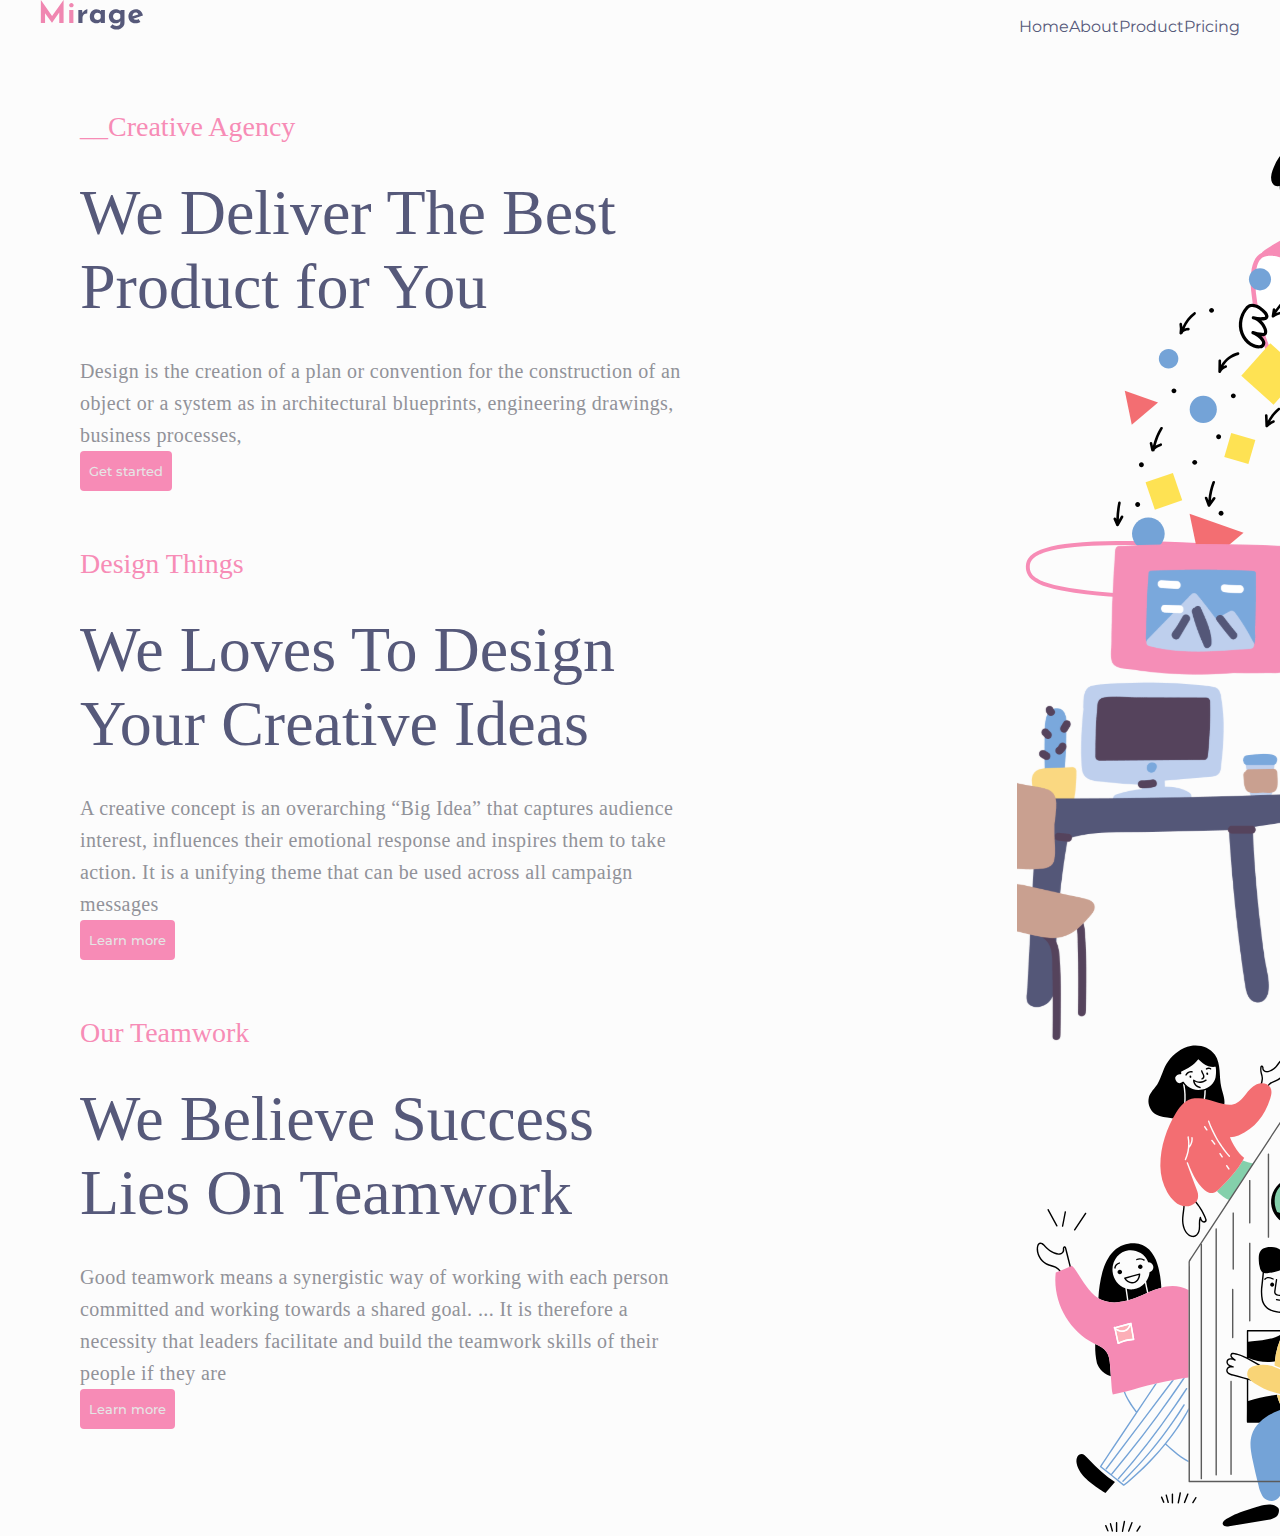
==== mirage/index.html @ c7d4c3ea "Add files via upload" ====
<!DOCTYPE html>
<html lang="ru">
  <head>
  <meta charset="utf-8">
  <meta name="viewport" content="width=device-width, initial-scale=1, maximum-scale=1, user-scalable=0">
  <link rel='stylesheet' src=''>
  <title>Заголовок страницы</title>

    <link rel="preconnect" href="https://fonts.googleapis.com">
    <link rel="preconnect" href="https://fonts.gstatic.com" crossorigin>
    <link href="https://fonts.googleapis.com/css2?family=Montserrat:wght@300;400;500;600;700;900&display=swap&subset=cyrillic"
    rel="preload" as="style">
    <link href="https://fonts.googleapis.com/css2?family=Montserrat:wght@300;400;500;600;700;900&display=swap&subset=cyrillic"
    rel="stylesheet" media="print" onload="this.media='all'">
    <noscript>
    <link
      href="https://fonts.googleapis.com/css2?family=Montserrat:wght@300;400;500;600;700;900&display=swap&subset=cyrillic"
      rel="stylesheet">
    </noscript>
    <link rel="stylesheet" href="./css/reset.css">
    <link rel="stylesheet" href="./css/style.css">
    <link rel="stylesheet" href="./css/burger.css">
    </head>
    <body>
        <header class="main-header">
            <div class="container">
              <div class='header__wrapper'>
                <div class='header__logo-wrapper'>
                  <img class='header__logo' alt='site logo' src='./assets/img/logo.svg'>
                    <div class="header__burger">
                      <span class="burger__btn"></span>
                    </div>  
                </div>
                <nav class='navigation'>
                  <ul class='navigation__list'>
                    <li class='navigation__item'>
                        <a class='navigation__link' href=''>Home</a>
                    </li>
                    <li class='navigation__item'>
                        <a class='navigation__link' href=''>About</a>
                    </li>
                    <li class='navigation__item'>
                        <a class='navigation__link' href=''>Product</a>
                    </li>
                    <li class='navigation__item'>
                        <a class='navigation__link' href=''>Pricing</a>
                    </li>
                    
                    </ul>
                </nav>
                
              </div>
            </div>
          </header>

    <main>
      <!— Основное содержимое страницы —>
      <div class="container">
        <div class='main-block'>
          <img class='main-block__img' alt='first image' src='assets/img/Hero Image.svg'>  
            <div class='main-block__pattern'>
              <div class='main-block__wrapper'>
                <h1 class="main-block__title"> 
                    __Creative Agency</h1>
                <h2 class="main-block__description">
                    We Deliver The Best
                    Product for You 
                </h2>
                    <p class="main-block__text">
                        Design is the creation of a plan or convention for the construction of an object or a system as in architectural blueprints,
                        engineering drawings, business processes, 
                    </p>
                <button class='cl-button' href=''>
                    <p>Get started</p>
                    <img src="img/btnIcon.svg" alt="" class="cl-button__img">
                </button>
              </div>
            </div>
            
          </div>          
        



          <div class='main-block'>
            <img class='main-block__img' alt='first image' src='assets/img/pluto-artist-workspace.svg'>
            <div class='main-block__pattern'>
              <div class='main-block__wrapper'>
                <h1 class="main-block__title"> 
                    Design Things</h1>
                <h2 class="main-block__description">
                    We Loves To Design 
                    Your Creative Ideas 
                </h2>
                    <p class="main-block__text">
                        A creative concept is an overarching “Big Idea” that captures audience interest,
                         influences their emotional response and inspires them to take action.
                         It is a unifying theme that can be used across all campaign messages  
                    </p>
                <button class='cl-button' href=''>
                  <p>Learn more</p>
                  <img src="img/btnIcon.svg" alt="" class="cl-button__img">
                </button>
              </div>
            </div>
          </div>

          <div class='main-block'>
            <img class='main-block__img' alt='first image' src='assets/img/Welcome.svg'>
            <div class='main-block__pattern'>
              <div class='main-block__wrapper'>
                <h1 class="main-block__title"> 
                    Our Teamwork</h1>
                <h2 class="main-block__description">
                    We Believe Success
                    Lies On Teamwork 
                </h2>
                    <p class="main-block__text">
                        Good teamwork means a synergistic way of working with each person committed and working towards a shared goal.
                         ... It is therefore a necessity that leaders facilitate and build the teamwork skills of their people if they are 
                    </p>
                <button class='cl-button' href=''>
                  <p>Learn more</p>
                  <img src="img/btnIcon.svg" alt="" class="cl-button__img">
                </button>
              </div>
            </div>
            
          </div>


        </div>
    </main>
    <footer class="main-footer">
      <!— Footer сайта —>
    </footer>
  </body>
</html>
---- mirage/css/style.css ----
:root {
    --theme-color-base: #E5E5E5;
    --theme-color-text: #56597A;
    --theme-color-primary: #FFF1F9;
    --theme-color-secondary: #F78BB6;
    --mq-size-sm: 576px;
    --mq-size-md: 768px;
    --mq-size-lg: 992px;
    --mq-size-xl: 1200px;
    }

body{
      width: 100%;
      background: #FCFCFC;
   }

   h1, h2{
    font-weight: 500;
 }
 
h3{
    font-weight: 700;
 }

.container {
    --container-width: 100%;
    width: var(--container-width);
    margin: 0 auto;
    padding: 0 15px;
}
      
  .header__wrapper {
    display: flex;
    align-items: center;
    justify-content: space-between;
}

.navigation__list {
    display: flex;
    align-items: center;
    justify-content: space-between;
}
  
.navigation__item {
    display: flex;
    align-items: center;
    justify-content: center;
}
  
.navigation__link {
    font-family: Montserrat;
    font-size: 16px;
    color: var(--theme-color-text);
    text-decoration: none;
}
.navigation {
    display: none;
}  

.cl-button {
    display: flex;
    align-items: center;
    justify-content: center;
    padding: 8px;
    height: 40px;
    background: var(--theme-color-secondary);
    border-radius: 4px;
    outline: none;
    border: none;
    font-family: Montserrat;
    font-weight: 500;
    font-size: 13px;
    line-height: 1.1;
    color: var(--theme-color-base);
    border: 1px solid transparent;
    transition: 0.5s;
    cursor: pointer;
  }
.cl-button__img{
    height: 19px;
    object-fit: cover;
    object-position: center;
    display: block;
}

.main-block__img{
    justify-content: flex-end; 
    width: 532px;
    height: 532px;
    left: 937px;
    top: 217px;
}

.main-block__title{
  font-size: 14px;
   line-height: 14px;
   color: #F78CB6;
   margin: 0px 0px 8px 8px;
}

.main-block__description{
  font-size: 20px;
  line-height: 20px;
  color: #56597A;
  margin: 0px 0px 8px 8px;
}

.main-block__text{
  font-weight: 400;
  font-size: 12px;
  line-height: 12px;
  letter-spacing: 0.02em;
  color: #919299;
  margin: 8px 8px 8px 12px;
}

.main-block__img{
  display: block;
  max-width: 300px;
  object-fit: cover;
  margin: 0 auto;

}

.main-block{
  display: block;
  margin-top: 8px;
}

  @media (min-width: 576px) {
    .container {
        --container-width: var(--mq-size-sm);
      }

    .main-block__title{
      font-size: 20px;
      line-height: 20px;
      margin: 0;
     }

     .main-block__description{
      font-size: 28px;
      line-height: 28px;
      color: #56597A;
      margin-left: 0;
      margin: 15px 0px 0px 0px;
   }

   .main-block__text{
    font-size: 16px;
    line-height: 16px;
    margin: 15px 0px 0px 0px;
  }

  .main-block__img{
    position: absolute;
    top: 0;
    right: 0;
 }

 .main-block{
  display: flex;
  margin: 15px 15px 0px 15px;
  position: relative;
}

.main-block__pattern{
  display: flex;
  flex-direction: column;
  max-width: 355px;
  height: 300px;
}

  }
  @media (min-width: 768px) {
    .container {
        --container-width: var(--mq-size-md);
      }
    
    .main-block__title{
      font-size: 28px;
      line-height: 40px;
      margin-bottom: 20px;
    } 

    .main-block__description{
      font-size: 30px;
      line-height: 30px;
      margin-bottom: 20px;
   }

   .main-block__text{
    font-size: 20px;
    line-height: 32px;
 }

 .main-block__img{
  height: 100%;
  object-fit: cover;
  object-position: center;
  max-width: none;
}

.main-block{
  display: block;
  margin-top: 8px;
}

.main-block__pattern{
  height: 100%;
  background-size: cover;
  max-width: 60%;
}
  }
  
  @media (min-width: 992px) {
    .container {
        --container-width: var(--mq-size-lg);
      }
    .main-block__title{
      margin-bottom: 29px;
    } 

    .main-block__description{
      font-size: 64px;
      line-height: 74px;
      margin-bottom: 31px;
   }

   .main-block{
    margin: 53px 15px 0px 40px;
 }

 .main-block__pattern{
  max-width: 55%;
}
  }
  
  @media (min-width: 1200px) {
    .container {
      --container-width: var(--mq-size-xl);
    }

    .navigation {
    display: block;
    }


  .main-block__img{
  width: 532px;
  height: 523px;
    }

  }
  
  @media (hover: hover) and (pointer: fine) {
    .cl-button:hover {
      border-color: var(--theme-color-secondary);
      color: var(--theme-color-text);
      background: var(--theme-color-primary);
      transition: 0.5s;
    }  
  }
---- mirage/css/burger.css ----
.burger__btn{
    display: block;
    width: 24px;
    height: 24px;
    background-image: url(../img/menu.png);
    transition: 0.5s;
 }
 
 .burger__btn.close{
    display: block;
    width: 24px;
    height: 24px;
    background-image: url(../img/menu_close.png);
    transition: 0.5s;
 }
 
 .burger-menu{
    margin-right: 8px;
 }
 
 .menu__item{
    margin: 0px 0px 8px 10px;
 }
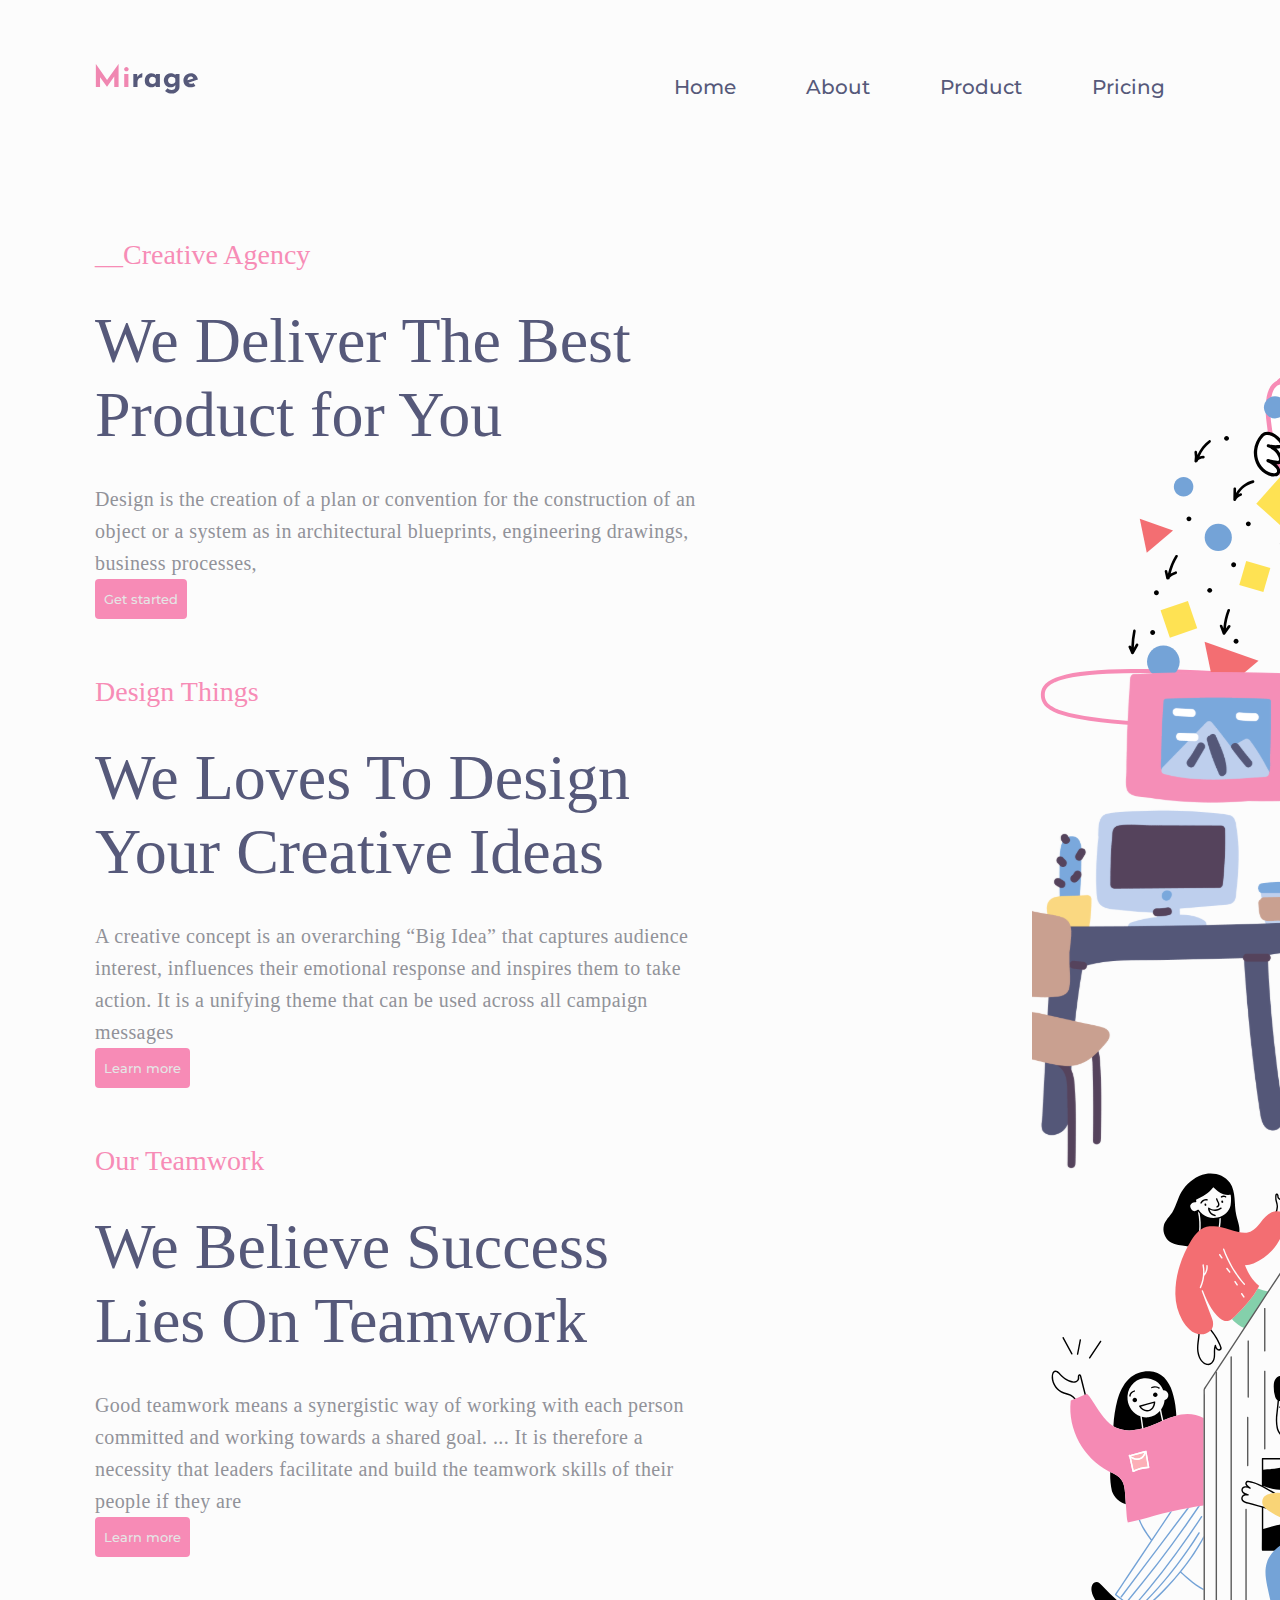
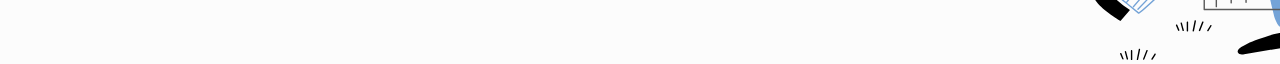
==== commit 095ac113: "Add files via upload" ====
--- a/mirage/index.html
+++ b/mirage/index.html
@@ -22,7 +22,7 @@
     <link rel="stylesheet" href="./css/burger.css">
     </head>
     <body>
-        <header class="main-header">
+        <header>
             <div class="container">
               <div class='header__wrapper'>
                 <div class='header__logo-wrapper'>
--- a/mirage/css/style.css
+++ b/mirage/css/style.css
@@ -8,6 +8,10 @@
     --mq-size-lg: 992px;
     --mq-size-xl: 1200px;
     }
+    
+    * {
+      box-sizing: border-box;
+  }
 
 body{
       width: 100%;
@@ -31,15 +35,16 @@
       
   .header__wrapper {
     display: flex;
+   justify-content: space-between;
+   align-items: center;
+   position: relative;
+}
+
+.navigation__list {
+    display: flex;
     align-items: center;
     justify-content: space-between;
 }
-
-.navigation__list {
-    display: flex;
-    align-items: center;
-    justify-content: space-between;
-}
   
 .navigation__item {
     display: flex;
@@ -49,10 +54,17 @@
   
 .navigation__link {
     font-family: Montserrat;
-    font-size: 16px;
+    font-size: 20px;
+    font-weight: 500;
+    line-height: 25px;
     color: var(--theme-color-text);
     text-decoration: none;
 }
+
+.navigation__item{
+  margin: 0px 0px 8px 10px;
+}
+
 .navigation {
     display: none;
 }  
@@ -132,6 +144,10 @@
         --container-width: var(--mq-size-sm);
       }
 
+      .navigation__item{
+        margin: 0px 0px 8px 10px;
+     }
+
     .main-block__title{
       font-size: 20px;
       line-height: 20px;
@@ -177,6 +193,10 @@
         --container-width: var(--mq-size-md);
       }
     
+      .navigation__item{
+        margin: 0px 0px 8px 10px;
+     }
+
     .main-block__title{
       font-size: 28px;
       line-height: 40px;
@@ -217,7 +237,21 @@
     .container {
         --container-width: var(--mq-size-lg);
       }
-    .main-block__title{
+    
+      .navigation__item{
+        margin: 0px 0px 8px 10px;
+     }
+
+     .navigation__link{
+       margin-right: 60px;
+     }
+     
+      .header__wrapper{
+        height: 182px;
+        margin-left: 40px;
+     }
+
+      .main-block__title{
       margin-bottom: 29px;
     } 
 
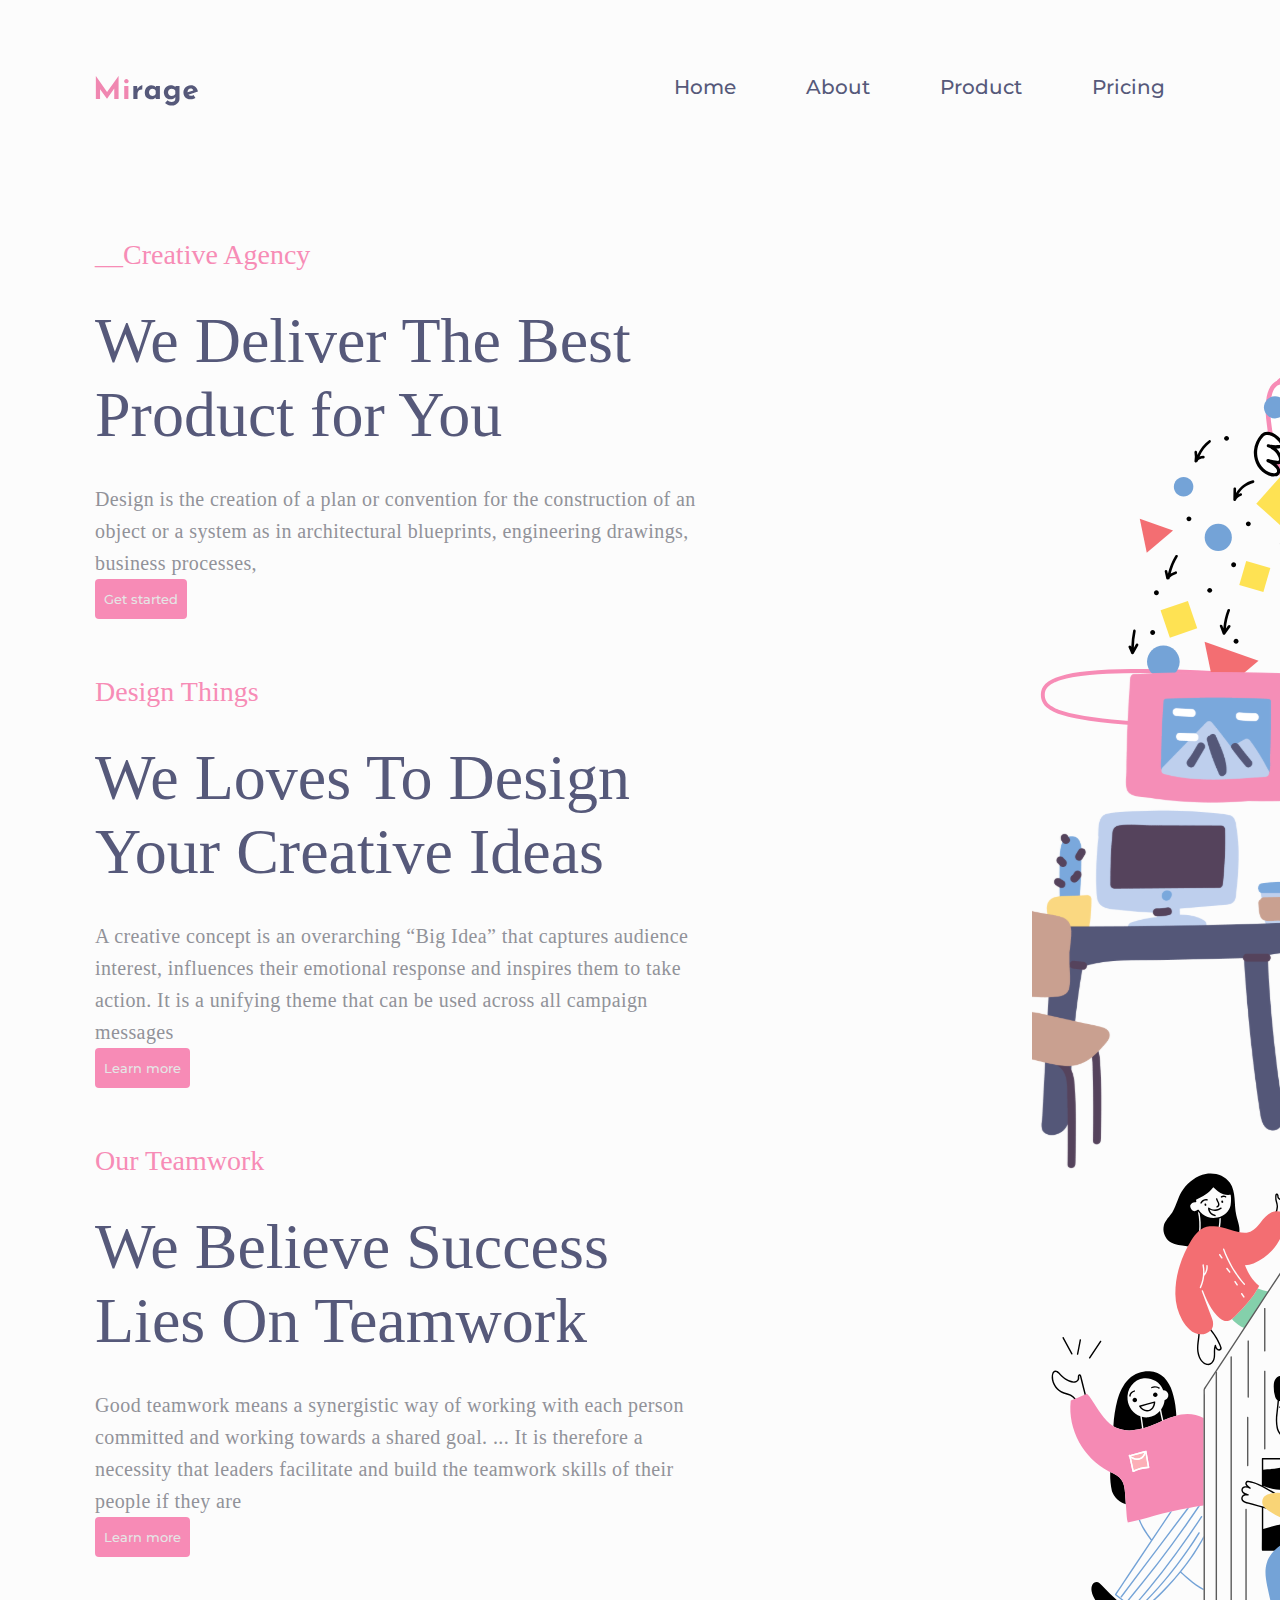
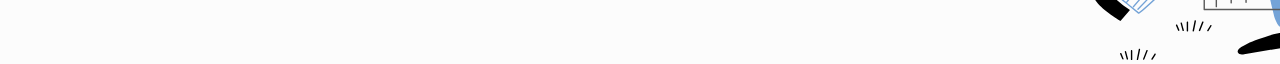
==== commit 2cc29c8b: "Update index.html" ====
--- a/mirage/index.html
+++ b/mirage/index.html
@@ -19,7 +19,6 @@
     </noscript>
     <link rel="stylesheet" href="./css/reset.css">
     <link rel="stylesheet" href="./css/style.css">
-    <link rel="stylesheet" href="./css/burger.css">
     </head>
     <body>
         <header>
@@ -135,4 +134,4 @@
       <!— Footer сайта —>
     </footer>
   </body>
-</html>+</html>
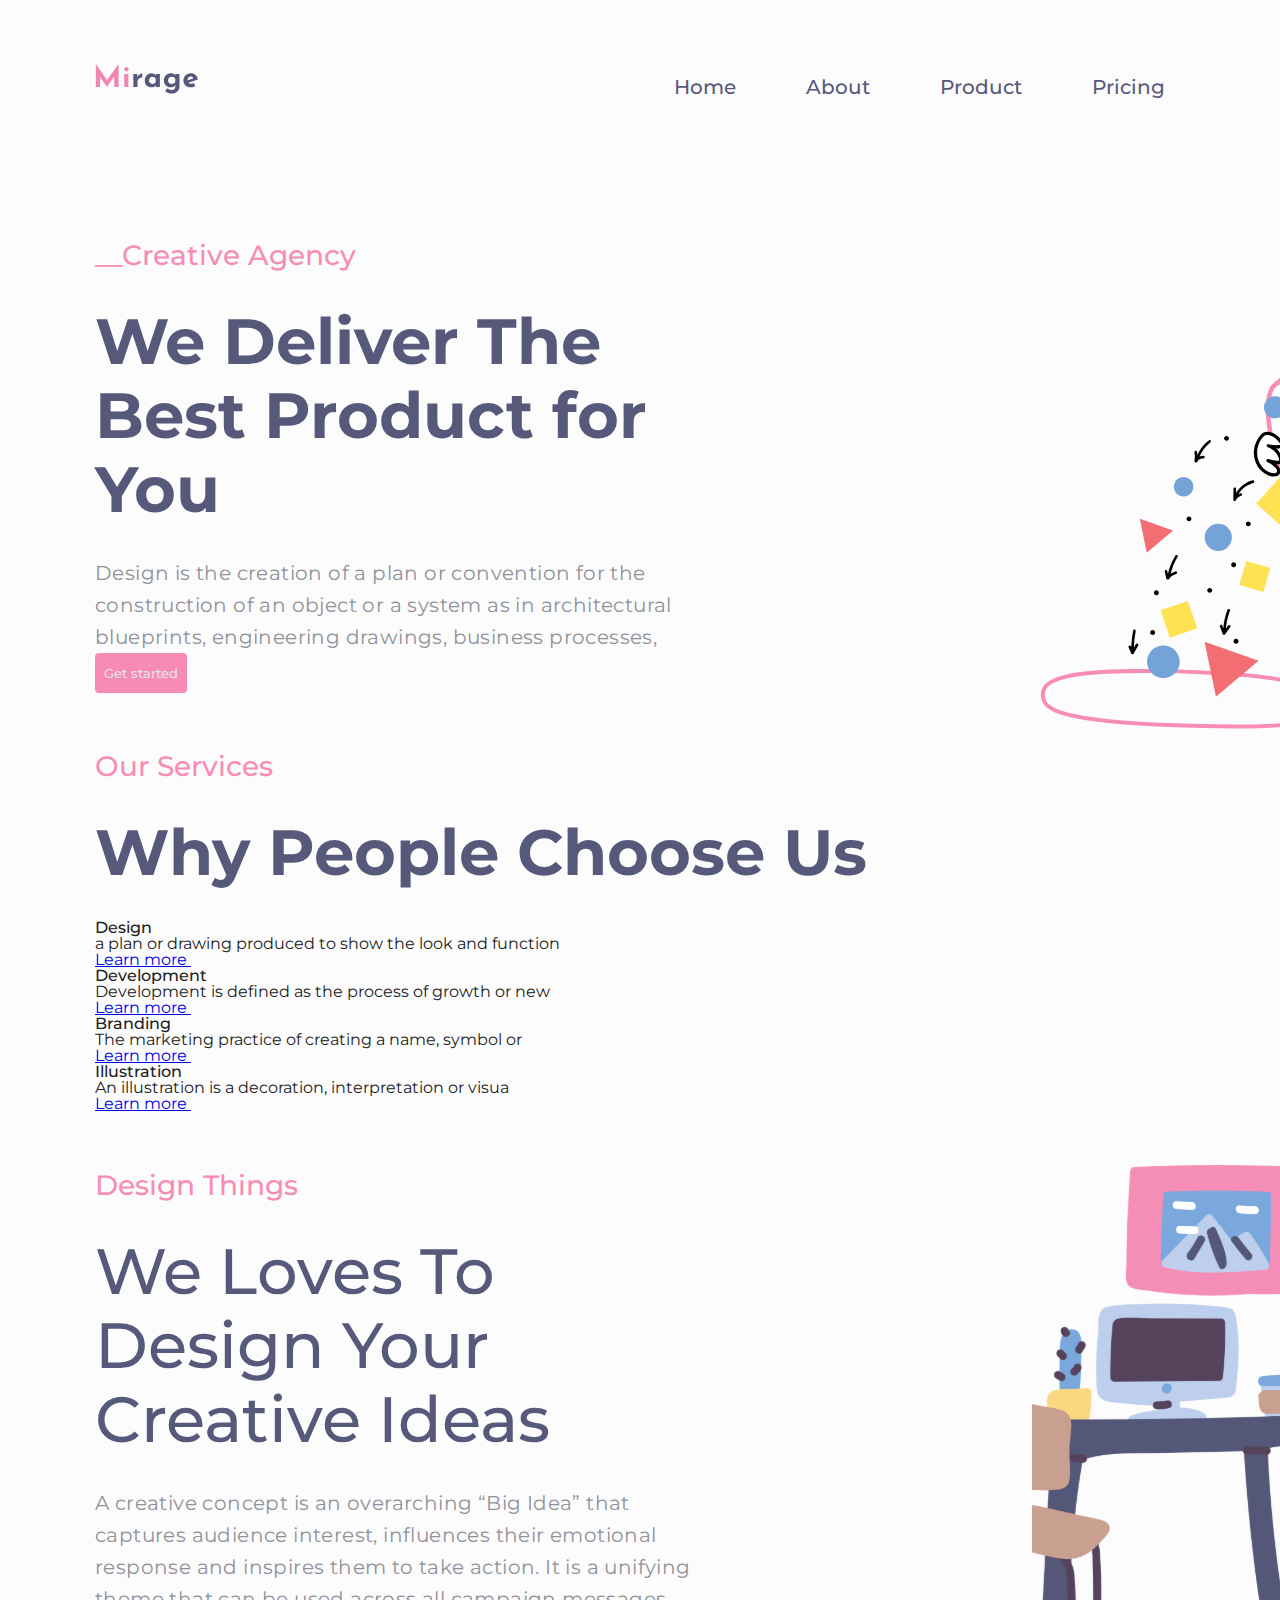
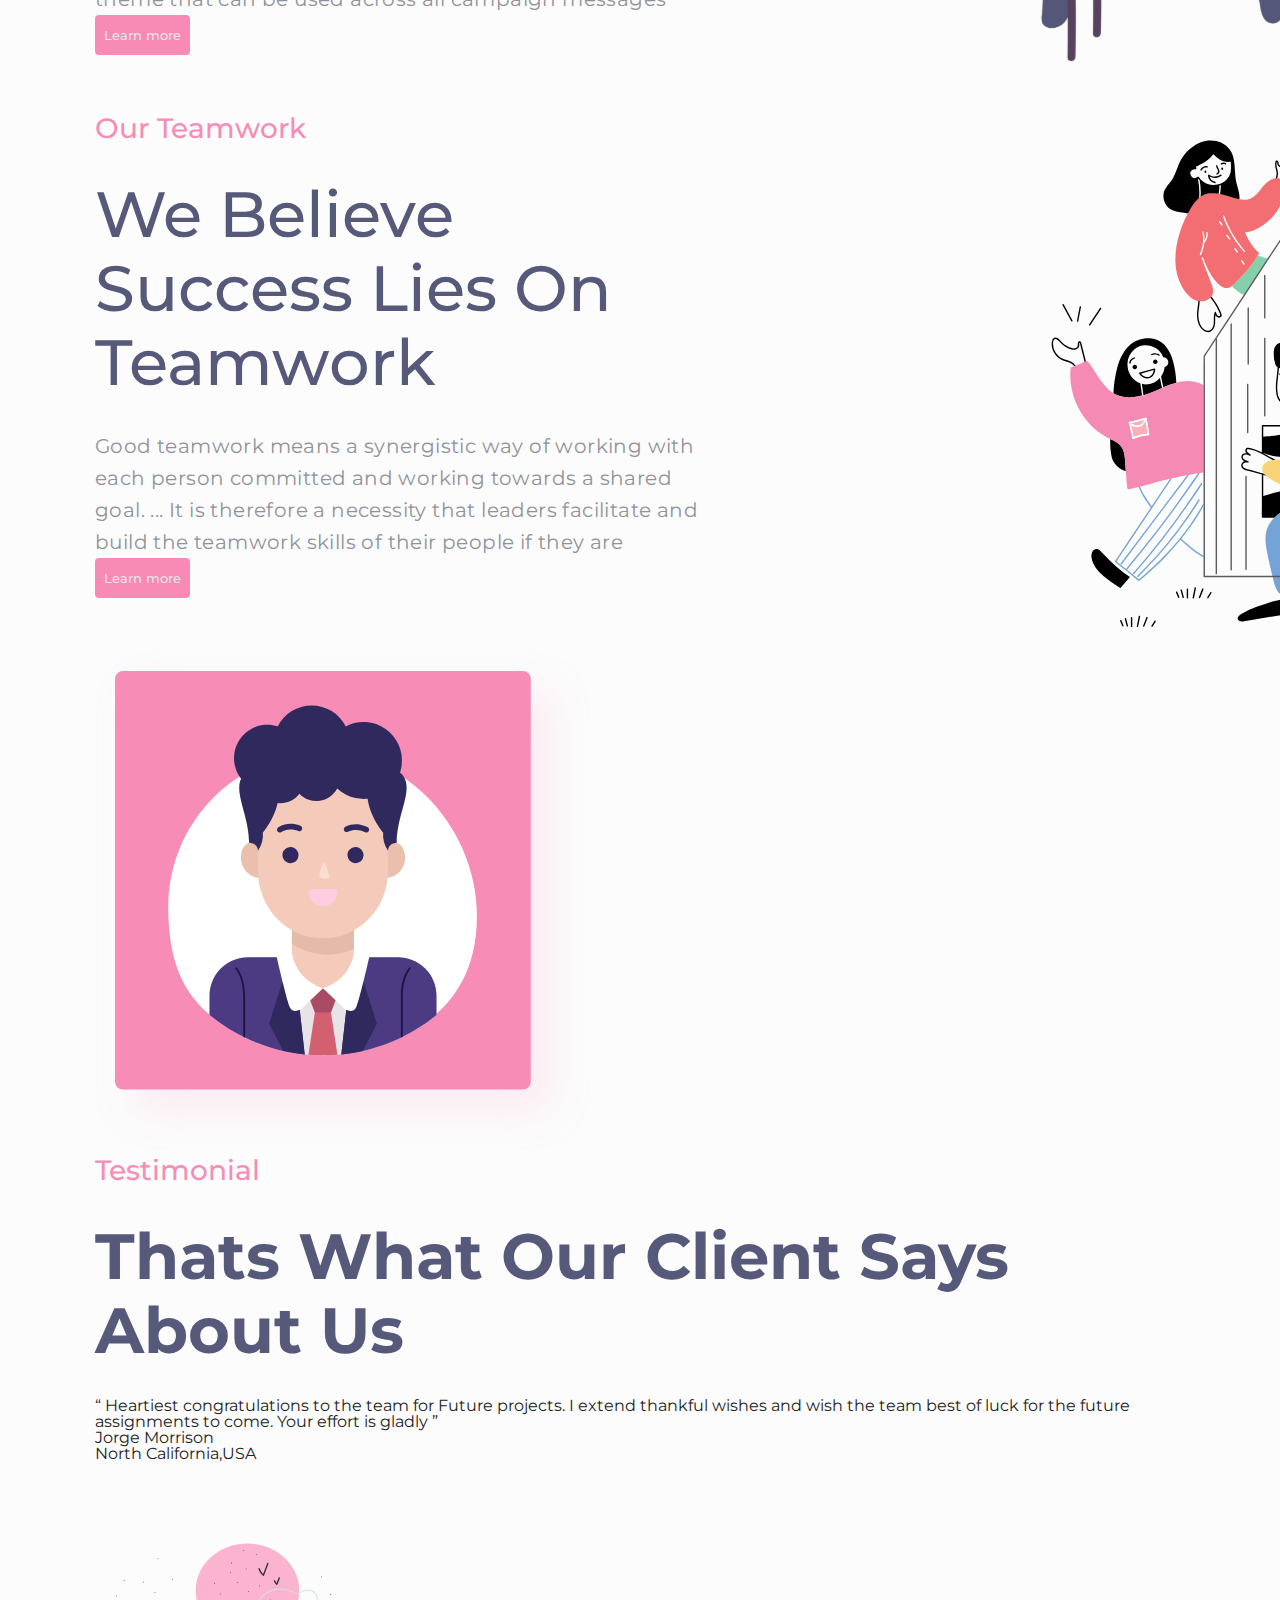
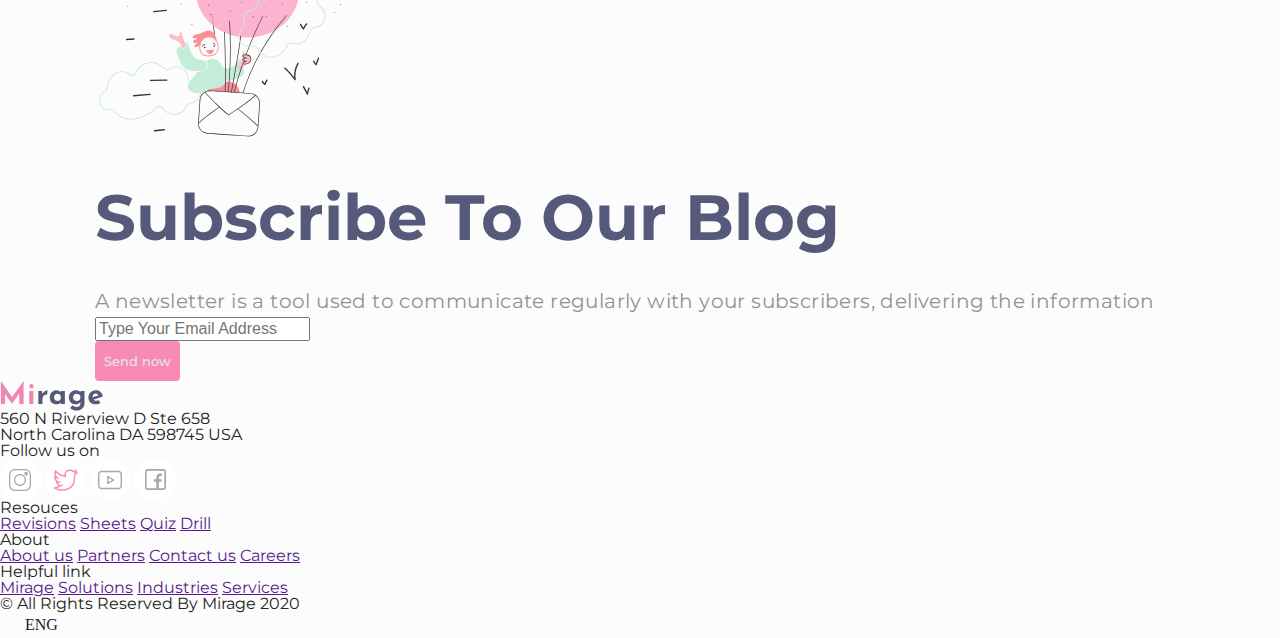
==== commit ddf44e94: "Add files via upload" ====
--- a/mirage/index.html
+++ b/mirage/index.html
@@ -19,7 +19,10 @@
     </noscript>
     <link rel="stylesheet" href="./css/reset.css">
     <link rel="stylesheet" href="./css/style.css">
+    <link rel="stylesheet" href="./css/burger.css">
+    <link rel="stylesheet" href="./css/lang.css">
     </head>
+    
     <body>
         <header>
             <div class="container">
@@ -61,10 +64,10 @@
               <div class='main-block__wrapper'>
                 <h1 class="main-block__title"> 
                     __Creative Agency</h1>
-                <h2 class="main-block__description">
+                <h3 class="main-block__description">
                     We Deliver The Best
                     Product for You 
-                </h2>
+                </h3>
                     <p class="main-block__text">
                         Design is the creation of a plan or convention for the construction of an object or a system as in architectural blueprints,
                         engineering drawings, business processes, 
@@ -78,7 +81,60 @@
             
           </div>          
         
-
+          <div class="main-block block__services">
+            <h2 class="main-block__title">Our Services</h2>
+            <h3 class="main-block__description">Why People Choose Us</h3>
+            <div class="card">
+               <div class="card__item_design">
+                  <span class="card-design__img"></span>
+                  <h2 class="card__title">Design</h2>
+                  <p class="card__text">a plan or drawing produced to show the look and function</p>
+                  <span class="card__link">
+                     <a href="#" class="card__item_link">
+                        Learn more
+                        <img src="img/triangle.svg" alt="" class="card__link-img">
+                     </a>
+                  </span>
+               </div>
+
+               <div class="card__item_develop">
+                  <span class="card-develop__img"></span>
+                  <h2 class="card__title">Development</h2>
+                  <p class="card__text">Development is defined as the process of growth or new</p>
+                  <span class="card__link">
+                     <a href="#" class="card__item_link">
+                        Learn more
+                        <img src="img/triangle.svg" alt="" class="card__link-img">
+                     </a>
+                  </span>
+               </div>
+
+               <div class="card__item_branding">
+                  <span class="card-branding__img"></span>
+                  <h2 class="card__title">Branding</h2>
+                  <p class="card__text">The marketing practice of creating a name, symbol or</p>
+                  <span class="card__link">
+                     <a href="#" class="card__item_link">
+                        Learn more
+                        <img src="img/triangle.svg" alt="" class="card__link-img">
+                     </a>
+                  </span>
+               </div>
+
+               <div class="card__item_illustration">
+                  <span class="card-illustration__img"></span>
+                  <h2 class="card__title">Illustration</h2>
+                  <p class="card__text">An illustration is a decoration, interpretation or visua</p>
+                  <span class="card__link">
+                     <a href="#" class="card__item_link">
+                        Learn more
+                        <img src="img/triangle.svg" alt="" class="card__link-img">
+                     </a>
+                  </span>
+               </div>
+          
+            </div>           
+         </div>
 
 
           <div class='main-block'>
@@ -127,11 +183,102 @@
             
           </div>
 
+          <div class="main-block block__feedback">
+            <img src="assets/img/avatar_img.svg" alt="" class="feedback__img">
+            <span class="feedback__part">
+               <h2 class="main-block__title">Testimonial</h2>
+               <h3 class="main-block__description">Thats What Our Client Says About Us</h3>
+               <p class="feedback__text">“ Heartiest congratulations to the team for Future projects. I extend thankful wishes and wish the team best of luck for the future assignments to come. Your effort is gladly ”</p>
+               <p class="feedback__name">Jorge Morrison</p>
+               <p class="feedback__country">North California,USA</p>
+            </span>
+         </div>
+
+         <div class="main-block block__sponsors">
+          <span class="sponsors__img_ferrari"></span>
+          <span class="sponsors__img_microsoft"></span>
+          <span class="sponsors__img_ng"></span>
+          <span class="sponsors__img_delloite"></span>
+          <span class="sponsors__img_google"></span>
+          
+       </div>
+
+       <div class="main-block block__subscribe">
+          <img src="assets/img/maily.svg" alt="" class="subscribe__img">
+          <div class="sebscribe__about">
+             <h3 class="main-block__description">Subscribe To Our Blog</h3>
+             <p class="main-block__text">A newsletter is a tool used to communicate regularly with
+                your subscribers, delivering the information</p>
+                <span class="subscribe__input">
+                   <input type="email" class="subscribe" placeholder="Type Your Email Address">
+                   <button class="cl-button" type="submit">Send now <img src="img/btnIcon.svg" alt="" class="cl-button__img"></button>
+                </span>
+             
+          </div>
+       </div>
 
         </div>
     </main>
     <footer class="main-footer">
       <!— Footer сайта —>
+      <div class="footer__container">
+        <div class="footer__block footer__main">
+           <a href="#" class="footer__logo">
+              <img src="assets/img/logo.svg" alt="" class="footer-logo__img">
+           </a>
+           <p class="footer__text">560 N Riverview D Ste 658</p>
+           <p class="footer__text">North Carolina DA 598745 USA</p>
+           <div class="social__block">
+           <p class="social__title">Follow us on</p>
+           <span class="social__links">
+                 <a href="" class="social__link"><img src="assets/img/social/instagram.svg" alt="" class="social__img"></a>
+                 <a href="" class="social__link"><img src="assets/img/social/twitter.svg" alt="" class="social__img"></a>
+                 <a href="" class="social__link"><img src="assets/img/social/youtube.svg" alt="" class="social__img"></a>
+                 <a href="" class="social__link"><img src="assets/img/social/facebook.svg" alt="" class="social__img"></a>
+              </span>
+           </div>
+        </div>
+
+        <div class="footer__block footer__nav">
+           <div class="nav__block">
+              <p class="footer__block_title">Resouces</p>
+              <a href="" class="footer__link">Revisions</a>
+              <a href="" class="footer__link">Sheets</a>
+              <a href="" class="footer__link">Quiz</a>
+              <a href="" class="footer__link">Drill</a>
+           </div>
+
+           <div class="nav__block">
+              <p class="footer__block_title">About</p>
+              <a href="" class="footer__link">About us</a>
+              <a href="" class="footer__link">Partners</a>
+              <a href="" class="footer__link">Contact us</a>
+              <a href="" class="footer__link">Careers</a>
+           </div>
+
+           <div class="nav__block">
+              <p class="footer__block_title">Helpful link</p>
+              <a href="" class="footer__link">Mirage</a>
+              <a href="" class="footer__link">Solutions</a>
+              <a href="" class="footer__link">Industries</a>
+              <a href="" class="footer__link">Services</a>
+           </div>
+
+        </div>
+     </div>
+
+     <div class="footer__line">
+        <div class="line__container">
+           <p class="inform">&copy; All Rights Reserved By Mirage 2020</p>
+              <div class="dropdown">
+                <div class="dropbtn">ENG</div>
+                  <div class="dropdown-content">
+                      <a href="#">RUS</a>
+                      <a href="#">UKR</a>
+                  </div>
+              </div>
+        </div>
+     </div>
     </footer>
   </body>
-</html>
+</html>--- a/mirage/css/style.css
+++ b/mirage/css/style.css
@@ -14,10 +14,14 @@
   }
 
 body{
-      width: 100%;
-      background: #FCFCFC;
-   }
-
+  position: relative;    
+  width: 100%;
+  background: #FCFCFC;
+  }
+
+  p, h1, h2, h3, a{
+    font-family: Montserrat;
+ }
    h1, h2{
     font-weight: 500;
  }
@@ -127,7 +131,7 @@
 }
 
 .main-block__img{
-  display: block;
+  display: flex;
   max-width: 300px;
   object-fit: cover;
   margin: 0 auto;
@@ -135,9 +139,11 @@
 }
 
 .main-block{
-  display: block;
+  display: flex;
   margin-top: 8px;
 }
+
+
 
   @media (min-width: 576px) {
     .container {
--- a/mirage/css/burger.css
+++ b/mirage/css/burger.css
@@ -0,0 +1,23 @@
+.burger__btn{
+    display: block;
+    width: 24px;
+    height: 24px;
+    background-image: url(../img/menu.png);
+    transition: 0.5s;
+ }
+ 
+ .burger__btn.close{
+    display: block;
+    width: 24px;
+    height: 24px;
+    background-image: url(../img/menu_close.png);
+    transition: 0.5s;
+ }
+ 
+ .burger-menu{
+    margin-right: 8px;
+ }
+ 
+ .menu__item{
+    margin: 0px 0px 8px 10px;
+ }--- a/mirage/css/lang.css
+++ b/mirage/css/lang.css
@@ -0,0 +1,61 @@
+.dropbtn {
+    padding: 5px;
+    cursor: pointer;
+}
+
+/* The container <div> - needed to position the dropdown content */
+.dropdown {
+    position: relative;
+    display: inline-block;
+}
+
+/* Dropdown Content (Hidden by Default) */
+.dropdown-content {
+    display: none;
+    position: absolute;
+    background-color: #f9f9f9;
+    width: 140px;
+}
+
+.dropbtn
+{
+  background: url('') no-repeat left center;
+  padding-left: 25px;
+  width: 40px;
+}
+
+.dropbtn::after {
+    background: rgba(0, 0, 0, 0) url("https://cdn3.iconfinder.com/data/icons/google-material-design-icons/48/ic_keyboard_arrow_down_48px-16.png") no-repeat scroll center center;
+    content: "";
+    height: 16px;
+    position: absolute;
+    right: 0;
+    top: 7px;
+    width: 16px;
+}
+
+.dropdown-content a:first-child
+{
+  background: url('http://icons.iconarchive.com/icons/custom-icon-design/flag-3/16/Russia-Flag-icon.png') no-repeat left center;
+}
+
+.dropdown-content a:last-child
+{
+  background: url('https://icons.iconarchive.com/icons/fatcow/farm-fresh/16/flag-usa-icon.png') no-repeat left center;
+}
+
+/* Links inside the dropdown */
+.dropdown-content a {
+    color: black;
+    padding: 2px 0 2px 25px;
+    text-decoration: none;
+    display: block;
+}
+
+/* Change color of dropdown links on hover */
+.dropdown-content a:hover {background-color: #f1f1f1}
+
+/* Show the dropdown menu on hover */
+.dropdown:hover .dropdown-content {
+    display: block;
+}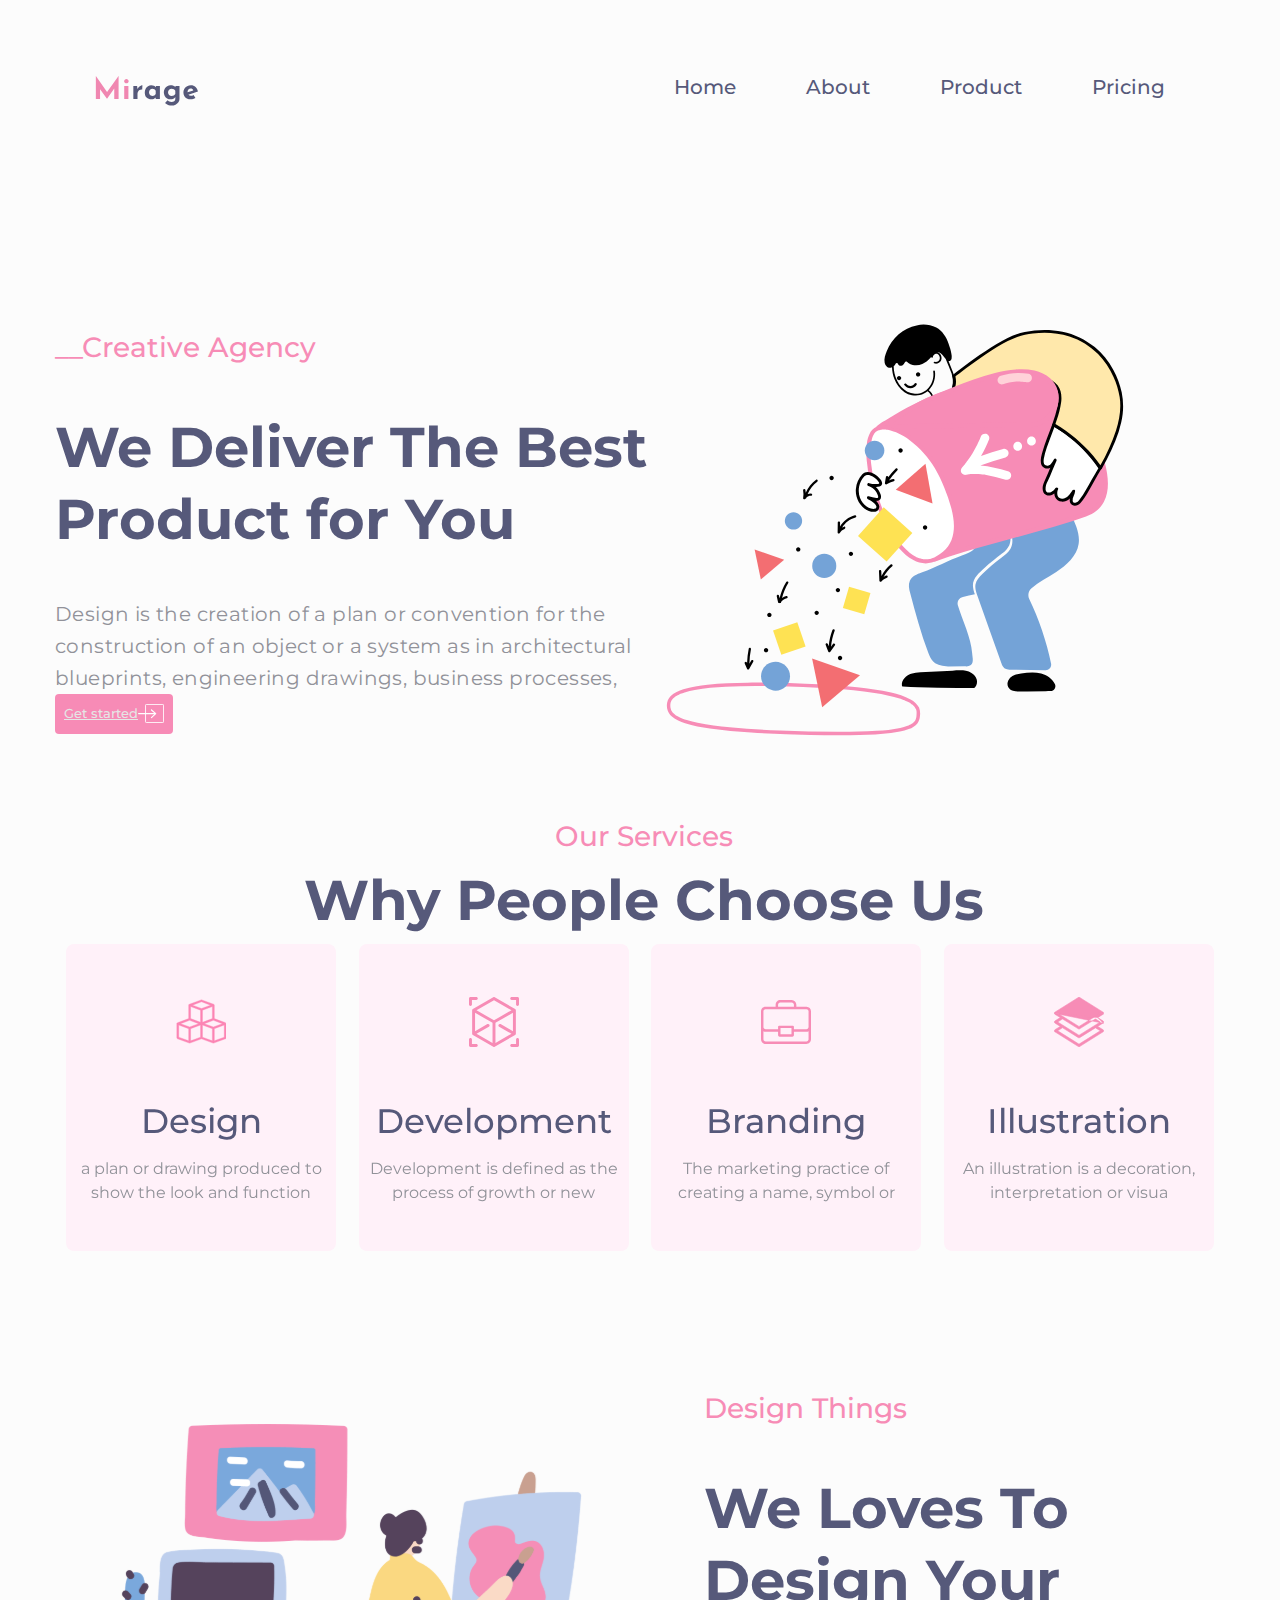
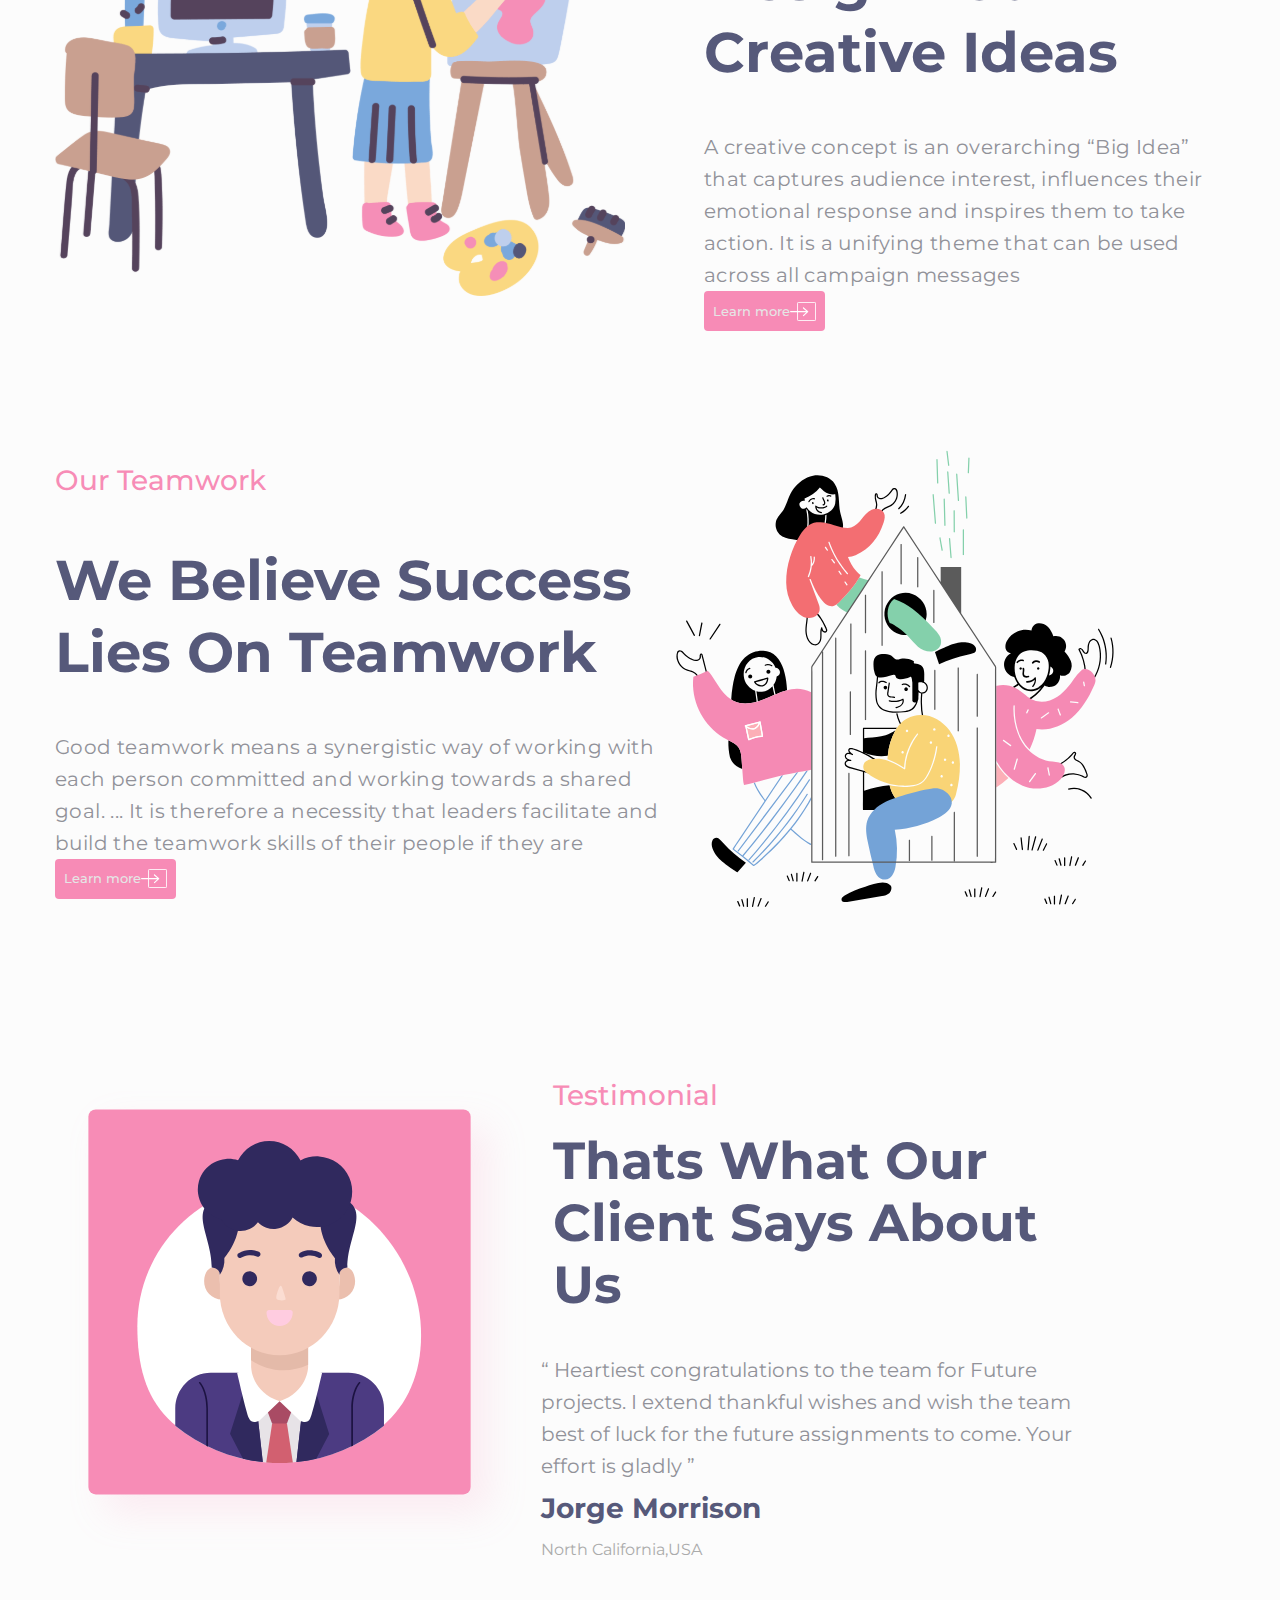
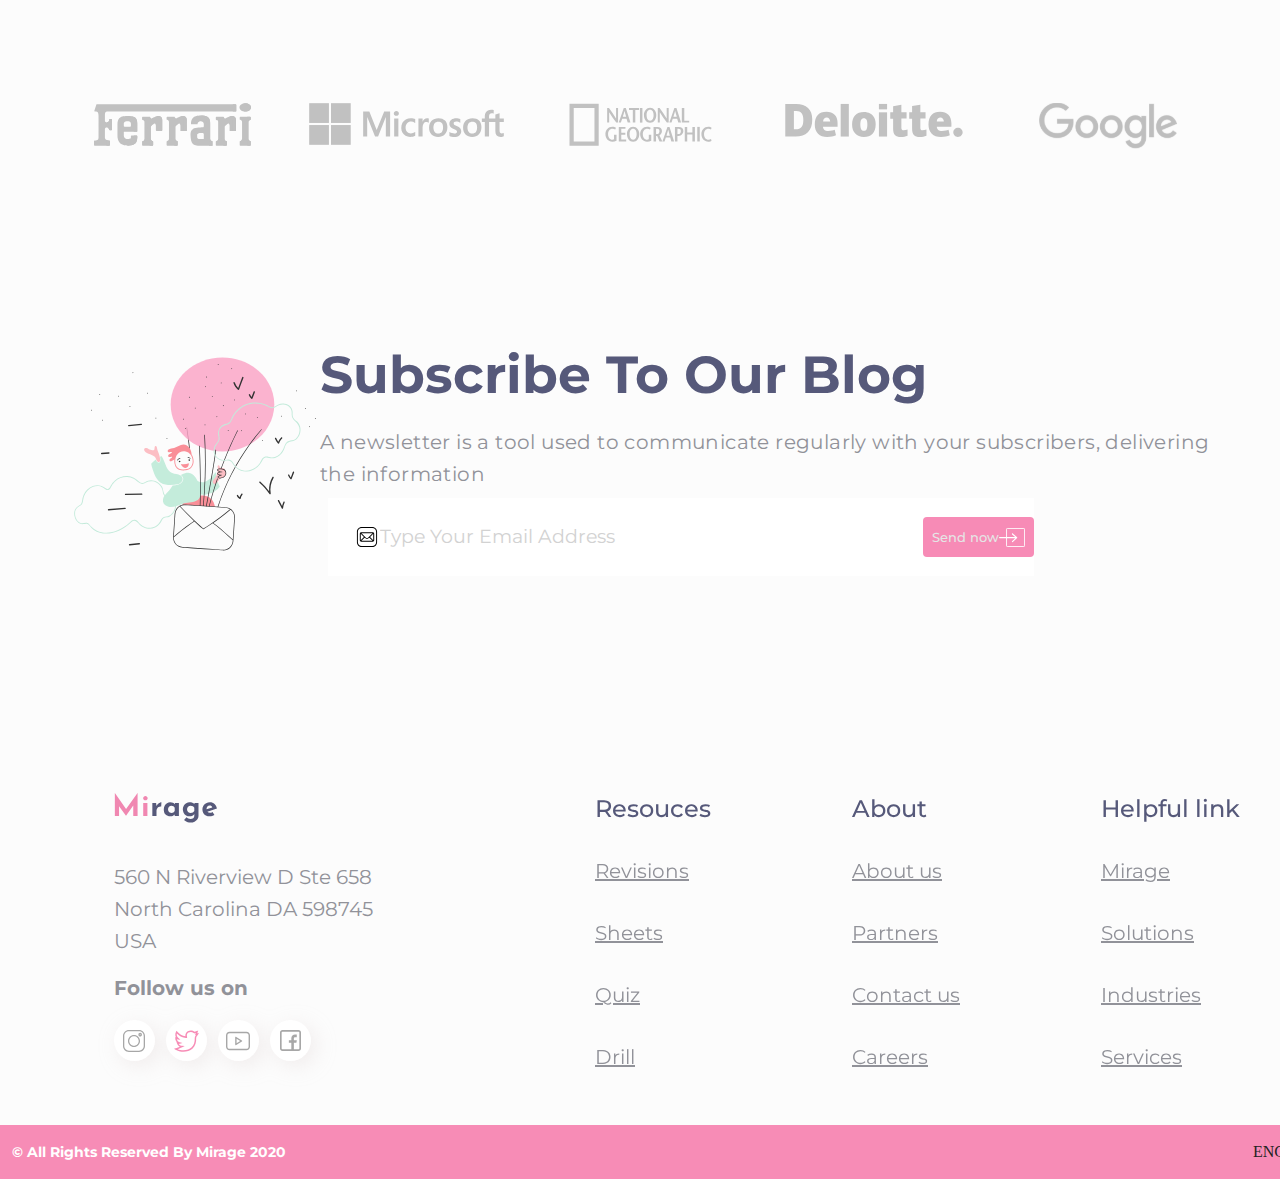
==== commit 30906833: "Add files via upload" ====
--- a/mirage/index.html
+++ b/mirage/index.html
@@ -4,7 +4,7 @@
   <meta charset="utf-8">
   <meta name="viewport" content="width=device-width, initial-scale=1, maximum-scale=1, user-scalable=0">
   <link rel='stylesheet' src=''>
-  <title>Заголовок страницы</title>
+  <title>Mirage</title>
 
     <link rel="preconnect" href="https://fonts.googleapis.com">
     <link rel="preconnect" href="https://fonts.gstatic.com" crossorigin>
@@ -19,20 +19,20 @@
     </noscript>
     <link rel="stylesheet" href="./css/reset.css">
     <link rel="stylesheet" href="./css/style.css">
+    <link rel="stylesheet" href="./css/subscribe.css">
     <link rel="stylesheet" href="./css/burger.css">
     <link rel="stylesheet" href="./css/lang.css">
+    <link rel="stylesheet" href="./css/footer.css">
     </head>
     
     <body>
         <header>
             <div class="container">
               <div class='header__wrapper'>
-                <div class='header__logo-wrapper'>
-                  <img class='header__logo' alt='site logo' src='./assets/img/logo.svg'>
+                <img class='header__logo' alt='site logo' src='./assets/img/logo.svg'>
                     <div class="header__burger">
                       <span class="burger__btn"></span>
                     </div>  
-                </div>
                 <nav class='navigation'>
                   <ul class='navigation__list'>
                     <li class='navigation__item'>
@@ -47,8 +47,7 @@
                     <li class='navigation__item'>
                         <a class='navigation__link' href=''>Pricing</a>
                     </li>
-                    
-                    </ul>
+                  </ul>
                 </nav>
                 
               </div>
@@ -58,13 +57,11 @@
     <main>
       <!— Основное содержимое страницы —>
       <div class="container">
-        <div class='main-block'>
-          <img class='main-block__img' alt='first image' src='assets/img/Hero Image.svg'>  
-            <div class='main-block__pattern'>
-              <div class='main-block__wrapper'>
-                <h1 class="main-block__title"> 
+        <section class='main-block'>  
+            <span class='pattern'>
+                <h2 class="title"> 
                     __Creative Agency</h1>
-                <h3 class="main-block__description">
+                <h3 class="subtitle">
                     We Deliver The Best
                     Product for You 
                 </h3>
@@ -72,196 +69,209 @@
                         Design is the creation of a plan or convention for the construction of an object or a system as in architectural blueprints,
                         engineering drawings, business processes, 
                     </p>
-                <button class='cl-button' href=''>
-                    <p>Get started</p>
-                    <img src="img/btnIcon.svg" alt="" class="cl-button__img">
-                </button>
-              </div>
-            </div>
-            
-          </div>          
+                <a class='cl-button' href=''>
+                    <p>Get started </p>
+                    <img src="assets/img/btn_icon.svg" alt="" class="cl-button__img">
+                </a>
+              </span>
+              <img class='block__img' alt='first image' src='assets/img/Hero Image.svg'> 
+        </section>          
         
-          <div class="main-block block__services">
-            <h2 class="main-block__title">Our Services</h2>
-            <h3 class="main-block__description">Why People Choose Us</h3>
-            <div class="card">
-               <div class="card__item_design">
-                  <span class="card-design__img"></span>
-                  <h2 class="card__title">Design</h2>
-                  <p class="card__text">a plan or drawing produced to show the look and function</p>
-                  <span class="card__link">
-                     <a href="#" class="card__item_link">
-                        Learn more
-                        <img src="img/triangle.svg" alt="" class="card__link-img">
-                     </a>
-                  </span>
-               </div>
-
-               <div class="card__item_develop">
-                  <span class="card-develop__img"></span>
-                  <h2 class="card__title">Development</h2>
-                  <p class="card__text">Development is defined as the process of growth or new</p>
-                  <span class="card__link">
-                     <a href="#" class="card__item_link">
-                        Learn more
-                        <img src="img/triangle.svg" alt="" class="card__link-img">
-                     </a>
-                  </span>
-               </div>
-
-               <div class="card__item_branding">
-                  <span class="card-branding__img"></span>
-                  <h2 class="card__title">Branding</h2>
-                  <p class="card__text">The marketing practice of creating a name, symbol or</p>
-                  <span class="card__link">
-                     <a href="#" class="card__item_link">
-                        Learn more
-                        <img src="img/triangle.svg" alt="" class="card__link-img">
-                     </a>
-                  </span>
-               </div>
-
-               <div class="card__item_illustration">
-                  <span class="card-illustration__img"></span>
-                  <h2 class="card__title">Illustration</h2>
-                  <p class="card__text">An illustration is a decoration, interpretation or visua</p>
-                  <span class="card__link">
-                     <a href="#" class="card__item_link">
-                        Learn more
-                        <img src="img/triangle.svg" alt="" class="card__link-img">
+          <section class="section__card">
+            <h2 class="title">Our Services</h2>
+            <h3 class="subtitle">Why People Choose Us</h3>
+            
+            <div class="card-wrapper">
+               
+              <div class="card-item js-hovered-card">
+                <img src="assets/img/services/design.svg" alt="card image" class="card-item__img">
+                  <h2 class="card-item__title">Design</h2>
+                  <p class="card-item__text">a plan or drawing produced to show the look and function</p>
+                  <span class="card__link">
+                     <a href="#" class="card-item__link">
+                        Learn more
+                        <img src="" alt="" class="card-item__link-img">
+                     </a>
+                  </span>
+               </div>
+
+               <div class="card-item js-hovered-card">
+                <img src="assets/img/services/development.svg" alt="card image" class="card-item__img">
+                  <h2 class="card-item__title">Development</h2>
+                  <p class="card-item__text">Development is defined as the process of growth or new</p>
+                  <span class="card__link">
+                     <a href="#" class="card-item__link">
+                        Learn more
+                        <img src="" alt="" class="card-item__link-img">
+                     </a>
+                  </span>
+               </div>
+
+               <div class="card-item js-hovered-card">
+                <img src="assets/img/services/branding.svg" alt="card image" class="card-item__img">
+                  <h2 class="card-item__title">Branding</h2>
+                  <p class="card-item__text">The marketing practice of creating a name, symbol or</p>
+                  <span class="card__link">
+                     <a href="#" class="card-item__link">
+                        Learn more
+                        <img src="" alt="" class="card-item__link-img">
+                     </a>
+                  </span>
+               </div>
+
+               <div class="card-item js-hovered-card">
+                <img src="assets/img/services/illustration.svg" alt="card image" class="card-item__img">
+                  <h2 class="card-item__title">Illustration</h2>
+                  <p class="card-item__text">An illustration is a decoration, interpretation or visua</p>
+                  <span class="card__link">
+                     <a href="#" class="card-item__link">
+                        Learn more
+                        <img src="" alt="" class="card-item__link-img">
                      </a>
                   </span>
                </div>
           
             </div>           
-         </div>
-
-
-          <div class='main-block'>
-            <img class='main-block__img' alt='first image' src='assets/img/pluto-artist-workspace.svg'>
-            <div class='main-block__pattern'>
-              <div class='main-block__wrapper'>
-                <h1 class="main-block__title"> 
-                    Design Things</h1>
-                <h2 class="main-block__description">
-                    We Loves To Design 
-                    Your Creative Ideas 
-                </h2>
+          </section>
+
+
+          <section class='main-block'>
+            <img class='block__img' alt='second image' src='assets/img/pluto.svg'>
+            <span class='pattern'>
+                <h2 class="title">Design Things</h1>
+                <h3 class="subtitle">
+                  We Loves To Design 
+                  Your Creative Ideas 
+                </h3>
                     <p class="main-block__text">
                         A creative concept is an overarching “Big Idea” that captures audience interest,
                          influences their emotional response and inspires them to take action.
                          It is a unifying theme that can be used across all campaign messages  
                     </p>
                 <button class='cl-button' href=''>
-                  <p>Learn more</p>
-                  <img src="img/btnIcon.svg" alt="" class="cl-button__img">
+                  <p>Learn more </p>
+                  <img src="assets/img/btn_icon.svg" alt="" class="cl-button__img">
                 </button>
-              </div>
-            </div>
-          </div>
-
-          <div class='main-block'>
-            <img class='main-block__img' alt='first image' src='assets/img/Welcome.svg'>
-            <div class='main-block__pattern'>
-              <div class='main-block__wrapper'>
-                <h1 class="main-block__title"> 
+              </span>
+          </section>
+
+          <section class='main-block'>
+            <span class='pattern'>
+              <h2 class="title"> 
                     Our Teamwork</h1>
-                <h2 class="main-block__description">
+                <h3 class="subtitle">
                     We Believe Success
                     Lies On Teamwork 
-                </h2>
+                </h3>
                     <p class="main-block__text">
                         Good teamwork means a synergistic way of working with each person committed and working towards a shared goal.
                          ... It is therefore a necessity that leaders facilitate and build the teamwork skills of their people if they are 
                     </p>
                 <button class='cl-button' href=''>
-                  <p>Learn more</p>
-                  <img src="img/btnIcon.svg" alt="" class="cl-button__img">
+                  <p>Learn more </p>
+                  <img src="assets/img/btn_icon.svg" alt="" class="cl-button__img">
                 </button>
-              </div>
-            </div>
-            
-          </div>
-
-          <div class="main-block block__feedback">
-            <img src="assets/img/avatar_img.svg" alt="" class="feedback__img">
+              </span>
+              <img class='block__img' alt='third image' src='assets/img/Welcome.svg'> 
+          </section>
+
+          <section class="main-block block__feedback">
+            <img src="assets/img/avatar_img.svg" alt="feedback image" class="img">
             <span class="feedback__part">
-               <h2 class="main-block__title">Testimonial</h2>
-               <h3 class="main-block__description">Thats What Our Client Says About Us</h3>
-               <p class="feedback__text">“ Heartiest congratulations to the team for Future projects. I extend thankful wishes and wish the team best of luck for the future assignments to come. Your effort is gladly ”</p>
-               <p class="feedback__name">Jorge Morrison</p>
-               <p class="feedback__country">North California,USA</p>
-            </span>
-         </div>
-
-         <div class="main-block block__sponsors">
-          <span class="sponsors__img_ferrari"></span>
-          <span class="sponsors__img_microsoft"></span>
-          <span class="sponsors__img_ng"></span>
-          <span class="sponsors__img_delloite"></span>
-          <span class="sponsors__img_google"></span>
-          
-       </div>
-
-       <div class="main-block block__subscribe">
-          <img src="assets/img/maily.svg" alt="" class="subscribe__img">
-          <div class="sebscribe__about">
-             <h3 class="main-block__description">Subscribe To Our Blog</h3>
+               <h2 class="title">Testimonial</h2>
+               <h3 class="subtitle">Thats What Our Client Says About Us</h3>
+               <p class="text">“ Heartiest congratulations to the team for Future projects. I extend thankful wishes and wish the team best of luck for the future assignments to come. Your effort is gladly ”</p>
+               <p class="name">Jorge Morrison</p>
+               <p class="country">North California,USA</p>
+            </span>
+          </section>
+
+          <section class="section section--sponsors">
+            <span class="image-wrapper">
+               <img src="assets/img/sponsors/ferrari.svg" alt="sponsor" class="image-wrapper__img">
+               <img src="assets/img/sponsors/ferrari_hover.svg" alt="sponsor" class="image-wrapper__img image-wrapper__img--hovered">
+            </span>
+            
+            <span class="image-wrapper">
+               <img src="assets/img/sponsors/microsoft.svg" alt="sponsor" class="image-wrapper__img">
+               <img src="assets/img/sponsors/microsoft_hover.svg" alt="sponsor" class="image-wrapper__img image-wrapper__img--hovered">
+            </span>
+            
+            <span class="image-wrapper">
+               <img src="assets/img/sponsors/nationalGepgraphic.svg" alt="sponsor" class="image-wrapper__img">
+               <img src="assets/img/sponsors/nationalGepgraphic_hover.svg" alt="sponsor" class="image-wrapper__img image-wrapper__img--hovered">
+            </span>
+            
+            <span class="image-wrapper">
+               <img src="assets/img/sponsors/delloite.svg" alt="sponsor" class="image-wrapper__img">
+               <img src="assets/img/sponsors/delloite_hover.svg" alt="sponsor" class="image-wrapper__img image-wrapper__img--hovered">
+            </span>
+            
+            <span class="image-wrapper">
+               <img src="assets/img/sponsors/google.svg" alt="sponsor" class="image-wrapper__img">
+               <img src="assets/img/sponsors/google_hover.png" alt="sponsor" class="image-wrapper__img image-wrapper__img--hovered">
+            </span>
+      </section>
+
+       <section class="main-block block__subscribe">
+          <img src="assets/img/maily.svg" alt="subscribe image" class="subscribe__img">
+          <div class="subscribe__about">
+             <h3 class="subtitle">Subscribe To Our Blog</h3>
              <p class="main-block__text">A newsletter is a tool used to communicate regularly with
                 your subscribers, delivering the information</p>
-                <span class="subscribe__input">
-                   <input type="email" class="subscribe" placeholder="Type Your Email Address">
-                   <button class="cl-button" type="submit">Send now <img src="img/btnIcon.svg" alt="" class="cl-button__img"></button>
-                </span>
-             
+                <form action="#" class="subscribe-input" method="post">
+                   <input type="email" class="subscribe__field" placeholder="Type Your Email Address">
+                   <button class="cl-button" type="submit">Send now <img src="assets/img/btn_icon.svg" alt="Send" class="cl-button__img"></button>
+                </form>
           </div>
-       </div>
+       </section>
 
         </div>
     </main>
-    <footer class="main-footer">
+    
+    <footer class="footer">
       <!— Footer сайта —>
       <div class="footer__container">
-        <div class="footer__block footer__main">
-           <a href="#" class="footer__logo">
-              <img src="assets/img/logo.svg" alt="" class="footer-logo__img">
+        <div class="footer-block footer-block--about">
+           <a href="#" class="footer-logo">
+              <img src="assets/img/logo.svg" alt="Logo" class="footer-logo__img">
            </a>
-           <p class="footer__text">560 N Riverview D Ste 658</p>
-           <p class="footer__text">North Carolina DA 598745 USA</p>
-           <div class="social__block">
-           <p class="social__title">Follow us on</p>
-           <span class="social__links">
-                 <a href="" class="social__link"><img src="assets/img/social/instagram.svg" alt="" class="social__img"></a>
-                 <a href="" class="social__link"><img src="assets/img/social/twitter.svg" alt="" class="social__img"></a>
-                 <a href="" class="social__link"><img src="assets/img/social/youtube.svg" alt="" class="social__img"></a>
-                 <a href="" class="social__link"><img src="assets/img/social/facebook.svg" alt="" class="social__img"></a>
-              </span>
-           </div>
-        </div>
-
-        <div class="footer__block footer__nav">
-           <div class="nav__block">
-              <p class="footer__block_title">Resouces</p>
-              <a href="" class="footer__link">Revisions</a>
-              <a href="" class="footer__link">Sheets</a>
-              <a href="" class="footer__link">Quiz</a>
-              <a href="" class="footer__link">Drill</a>
-           </div>
-
-           <div class="nav__block">
-              <p class="footer__block_title">About</p>
-              <a href="" class="footer__link">About us</a>
-              <a href="" class="footer__link">Partners</a>
-              <a href="" class="footer__link">Contact us</a>
-              <a href="" class="footer__link">Careers</a>
-           </div>
-
-           <div class="nav__block">
-              <p class="footer__block_title">Helpful link</p>
-              <a href="" class="footer__link">Mirage</a>
-              <a href="" class="footer__link">Solutions</a>
-              <a href="" class="footer__link">Industries</a>
-              <a href="" class="footer__link">Services</a>
+           <p class="footer-block__text">560 N Riverview D Ste 658</p>
+           <p class="footer-block__text">North Carolina DA 598745 USA</p>
+           <div class="social-block">
+           <p class="social-block__title">Follow us on</p>
+           <span class="social-block__links">
+                 <a href="" class="social-block__item-link"><img src="assets/img/social/instagram.svg" alt="Instagram" class="social-block__img"></a>
+                 <a href="" class="social-block__item-link"><img src="assets/img/social/twitter.svg" alt="Twitter" class="social-block__img"></a>
+                 <a href="" class="social-block__item-link"><img src="assets/img/social/youtube.svg" alt="YouTube" class="social-block__img"></a>
+                 <a href="" class="social-block__item-link"><img src="assets/img/social/facebook.svg" alt="Facebook" class="social-block__img"></a>
+              </span>
+           </div>
+        </div>
+
+        <div class="footer-block footer-block--nav">
+           <div class="footer-menu">
+              <p class="footer-menu__title">Resouces</p>
+              <a href="" class="footer-menu__link">Revisions</a>
+              <a href="" class="footer-menu__link">Sheets</a>
+              <a href="" class="footer-menu__link">Quiz</a>
+              <a href="" class="footer-menu__link">Drill</a>
+           </div>
+
+           <div class="footer-menu">
+              <p class="footer-menu__title">About</p>
+              <a href="" class="footer-menu__link">About us</a>
+              <a href="" class="footer-menu__link">Partners</a>
+              <a href="" class="footer-menu__link">Contact us</a>
+              <a href="" class="footer-menu__link">Careers</a>
+           </div>
+
+           <div class="footer-menu">
+              <p class="footer-menu__title">Helpful link</p>
+              <a href="" class="footer-menu__link">Mirage</a>
+              <a href="" class="footer-menu__link">Solutions</a>
+              <a href="" class="footer-menu__link">Industries</a>
+              <a href="" class="footer-menu__link">Services</a>
            </div>
 
         </div>
@@ -280,5 +290,7 @@
         </div>
      </div>
     </footer>
+    <script src="https://code.jquery.com/jquery-3.5.1.slim.min.js"></script>
+	<script src="js/main.js"></script>
   </body>
 </html>--- a/mirage/css/style.css
+++ b/mirage/css/style.css
@@ -71,7 +71,18 @@
 
 .navigation {
     display: none;
-}  
+} 
+
+.navigation.active{
+	display: block;
+   width: 100%;
+   background-color: rgba(247, 248, 250, 0.6);
+   position: absolute;
+   left: 0;
+   top: 46px;
+   backdrop-filter: blur(24px);
+   z-index: 999;
+}
 
 .cl-button {
     display: flex;
@@ -91,32 +102,53 @@
     border: 1px solid transparent;
     transition: 0.5s;
     cursor: pointer;
+    width: max-content;
   }
 .cl-button__img{
     height: 19px;
-    object-fit: cover;
+    object-fit: contain;
     object-position: center;
     display: block;
 }
 
-.main-block__img{
-    justify-content: flex-end; 
-    width: 532px;
-    height: 532px;
-    left: 937px;
-    top: 217px;
-}
-
-.main-block__title{
+.cl-button__text{
+  font-weight: 500;
+   font-size: 14px;
+   line-height: 14px;
+   color: #FFFFFF;
+   margin-right: 10px;
+}
+
+.block__img{
+  display: block;
+   max-width: 300px;
+   object-fit: cover;
+   margin: 0 auto;
+}
+
+
+.title{
   font-size: 14px;
-   line-height: 14px;
-   color: #F78CB6;
-   margin: 0px 0px 8px 8px;
-}
-
-.main-block__description{
+  line-height: 14px;
+  color: #F78CB6;
+  margin: 0px 0px 8px 8px;
+}
+
+.section__card .title{
+  text-align: center;
+  color: #F78CB6;
+  margin: 0px 0px 8px 8px;
+}
+
+.subtitle{
   font-size: 20px;
   line-height: 20px;
+  color: #56597A;
+  margin: 0px 0px 8px 8px;
+}
+
+.section__card .subtitle{
+  text-align: center;
   color: #56597A;
   margin: 0px 0px 8px 8px;
 }
@@ -130,17 +162,196 @@
   margin: 8px 8px 8px 12px;
 }
 
-.main-block__img{
+.main-block{
+  display: block;
+  margin-top: 8px;
+}
+
+.section__card{
+  display: block;
+  margin-top: 50px;
+}
+
+.card-wrapper{
   display: flex;
+  flex-direction: column;
+  width: 100%;
+  justify-content: space-around;
+}
+
+.card-item{
+  display: block;
+  width: 270px;
+  height: 307px;
+  background: #FFF1F9;
+  border-radius: 8px;
+  margin: 0 auto;
+  cursor: pointer;
+  margin-bottom: 25px;
+  filter: drop-shadow(2px 2px 4px rgba(228, 206, 206, 0.3));
+  transition: all 0.5s linear;
+  filter: grayscale(0);
+}
+
+.card-item__img{
+   display: block;
+   width: 50px;
+   height: 50px;
+   transition: 0.5s;
+   margin: 53px auto 38px auto;
+   object-fit: contain;
+   object-position: center;
+}
+
+.card-item__title{
+  font-size: 34px;
+  line-height: 72px;
+  text-align: center;
+  color: #56597A;
+}
+
+.card-item__text{
+  font-weight: 400;
+  font-size: 16px;
+  line-height: 24px;
+  text-align: center;
+  color: #919299;
+  margin-bottom: 23px;
+}
+
+.card-item__link{
+  display: none;
+}
+
+.card-item.active .card-item__link{
+  display: flex;
+  justify-content: center;
+}
+
+.card-item.active{
+  background: #F78CB6;
+  height: 344px;
+  margin-bottom: 0;
+  filter: drop-shadow(10px 10px 20px rgba(250, 141, 184, 0.2));
+  transition: all 0.5s linear;
+  filter: grayscale(0);
+
+}
+
+.card-item.active .card-item__link{
+  display: block;
+  font-weight: 500;
+  font-size: 20px;
+  line-height: 30px;
+  color: #fff;
+  font-style: normal;
+  margin-bottom: 22px;
+  text-align: center;
+}
+
+.card-item.active .card-item__img{
+  filter: grayscale(100%) contrast(10);
+}
+
+.card-item.active .card-item__title{
+  color: #fff;
+}
+
+.card-item.active .card-item__text{
+  color: #fff
+}
+
+.block__feedback{
+  display: block;
+}
+
+.block__feedback .title{
+  font-size: 14px;
+  line-height: 14px;
+  color: #F78CB6;
+  text-align: center;
+  margin-bottom: 8px;
+}
+
+.block__feedback .subtitle{
+  font-size: 20px;
+  line-height: 20px;
+  text-align: center;
+  margin-bottom: 8px;
+  color: #56597A;
+}
+
+.block__feedback .img{
+  display: block;
   max-width: 300px;
   object-fit: cover;
+  object-position: center;
   margin: 0 auto;
-
-}
-
-.main-block{
+  margin-bottom: 10px;
+}
+
+.block__feedback .text{
+  font-size: 12px;
+  line-height: 16px;
+  color: #919299;
+  margin-bottom: 10px;
+}
+
+.block__feedback .name{
+  font-weight: 700;
+  font-size: 14px;
+  line-height: 16px;
+  color: #56597A;
+  margin-bottom: 10px;
+}
+
+.block__feedback .country{
+  font-weight: 400;
+  font-size: 10px;
+  line-height: 10px;
+  color: #ABABAB;
+}
+
+.section--sponsors{
   display: flex;
-  margin-top: 8px;
+  flex-flow: row wrap;
+  justify-content: space-around;
+  padding-top: 25px;
+  padding-bottom: 25px;
+}
+
+.image-wrapper{
+  display: block;
+  width: 195px;
+  height: 46px;
+  position: relative;
+}
+
+.image-wrapper__img{
+  display: block;
+  object-position: center;
+  object-fit: cover;
+  transition: all 0.5s linear;
+  filter: grayscale(0);
+  margin: 0 auto;
+}
+
+.image-wrapper__img--hovered{
+  object-position: center;
+  object-fit: contain;
+  display: block;
+  transition: all 0.5s linear;
+  filter: grayscale(0);
+  position: absolute;
+  opacity: 0;
+  left: 0;
+  top: 0;
+  right: 0;
+  bottom: 0;
+}
+
+.image-wrapper:hover .image-wrapper__img--hovered{
+  opacity: 1;
 }
 
 
@@ -154,13 +365,25 @@
         margin: 0px 0px 8px 10px;
      }
 
-    .main-block__title{
+     .navigation.active{
+      top: 60px;
+   }
+   
+   .header__burger{
+      margin-right: 15px;
+   }
+   
+   .navigation__item{
+      margin: 0px 0px 15px 20px;
+   }
+
+    .title{
       font-size: 20px;
       line-height: 20px;
       margin: 0;
      }
 
-     .main-block__description{
+     .subtitle{
       font-size: 28px;
       line-height: 28px;
       color: #56597A;
@@ -174,24 +397,86 @@
     margin: 15px 0px 0px 0px;
   }
 
-  .main-block__img{
-    position: absolute;
+  .block__img{
+    position: relative;
     top: 0;
     right: 0;
  }
 
+ 
+
  .main-block{
   display: flex;
-  margin: 15px 15px 0px 15px;
-  position: relative;
-}
-
-.main-block__pattern{
+  margin: 0;
+  align-items: center;
+  padding-right: 15px;
+}
+
+.pattern{
   display: flex;
-  flex-direction: column;
-  max-width: 355px;
-  height: 300px;
-}
+      flex-direction: column;
+      max-width: 355px;
+      height: 300px;
+}
+
+.card-wrapper{
+  flex-direction: row;
+  flex-wrap: wrap;
+}
+
+.block__feedback{
+  display: flex;
+  margin-top: 20px;
+  padding-left: 15px;
+  padding-right: 15px;
+  align-items: center;
+}
+
+.block__feedback .feedback__part{
+  padding-left: 15px;
+  max-width: 50%;
+  height: 100%;
+}
+
+.block__feedback .title{
+  font-size: 20px;
+  line-height: 20px;
+  margin-bottom: 15px;
+  text-align: left;
+  margin-left: 12px;
+}
+
+.block__feedback .subtitle{
+  font-size: 35px;
+  line-height: 35px;
+  text-align: left;
+  margin-bottom: 15px;
+  margin-left: 12px;
+}
+
+.block__feedback .img{
+  margin-bottom: 0;
+  height: 100%;
+  width: 100%;
+}
+
+.block__feedback .text{
+  font-size: 16px;
+  line-height: 16px;
+  margin-top: 15px;
+}
+
+.block__feedback .name{
+  font-size: 18px;
+  line-height: 18px;
+}
+
+.block__feedback .сountry{
+  font-size: 14px;
+  line-height: 14px;
+}
+
+
 
   }
   @media (min-width: 768px) {
@@ -203,13 +488,13 @@
         margin: 0px 0px 8px 10px;
      }
 
-    .main-block__title{
+    .title{
       font-size: 28px;
       line-height: 40px;
       margin-bottom: 20px;
     } 
 
-    .main-block__description{
+    .subtitle{
       font-size: 30px;
       line-height: 30px;
       margin-bottom: 20px;
@@ -220,23 +505,49 @@
     line-height: 32px;
  }
 
- .main-block__img{
+ .block__img{
   height: 100%;
   object-fit: cover;
   object-position: center;
   max-width: none;
 }
 
+
 .main-block{
-  display: block;
-  margin-top: 8px;
-}
-
-.main-block__pattern{
+  width: 100%;
+}
+
+.pattern{
   height: 100%;
-  background-size: cover;
-  max-width: 60%;
-}
+      background-size: cover;
+      max-width: 60%;
+}
+
+.block__feedback{
+  align-items: flex-start;
+  padding-top: 48px;
+  display: flex;
+}
+
+.block__feedback .img{
+  margin: auto 0;
+  max-width: 40%;
+}
+
+.block__feedback .text{
+  font-size: 20px;
+  line-height: 32px;
+}
+
+.block__feedback .name{
+  font-size: 18px;
+  line-height: 18px;
+}
+
+.block__feedback .country{
+  font-size: 14px;
+  line-height: 14px;
+} 
   }
   
   @media (min-width: 992px) {
@@ -257,23 +568,58 @@
         margin-left: 40px;
      }
 
-      .main-block__title{
+      .title{
       margin-bottom: 29px;
     } 
 
-    .main-block__description{
-      font-size: 64px;
-      line-height: 74px;
-      margin-bottom: 31px;
+    .subtitle{
+      font-size: 56px;
+      line-height: 72px;
+      margin-bottom: 28px;
    }
 
    .main-block{
-    margin: 53px 15px 0px 40px;
+    margin-top: 112px;
  }
 
- .main-block__pattern{
+ .pattern{
   max-width: 55%;
 }
+
+.section{
+  margin-top: 112px;
+}
+
+
+.block__feedback{
+  align-items: flex-start;
+}
+
+.block__feedback .img{
+  max-width: 40%;
+}
+
+.block__feedback .title{
+  font-size: 28px;
+  line-height: 40px;
+  margin-bottom: 15px;
+}
+
+.block__feedback .subtitle {
+  font-size: 52px;
+  line-height: 62px;
+  margin-bottom: 38px;
+}
+
+.block__feedback .name {
+  font-size: 28px;
+  line-height: 32px;
+}
+
+.block__feedback .country{
+  font-size: 16px;
+  line-height: 32px;
+} 
   }
   
   @media (min-width: 1200px) {
@@ -286,10 +632,14 @@
     }
 
 
-  .main-block__img{
-  width: 532px;
-  height: 523px;
+  .block__img{
+    width: 570px;
+    height: 472px;
+    max-width: none;
+    margin-right: 79px;
     }
+
+  
 
   }
   
--- a/mirage/css/subscribe.css
+++ b/mirage/css/subscribe.css
@@ -0,0 +1,171 @@
+.block__subscribe{
+   display: block;
+}
+
+.subscribe__img{
+   display: none;
+}
+
+.block__subscribe .subtitle{
+   font-size: 20px;
+   line-height: 20px;
+   text-align: center;
+   margin-bottom: 8px;
+   color: #56597A;
+}
+
+.block__subscribe .text{
+   font-size: 12px;
+   line-height: 16px;
+   color: #919299;
+}
+
+.subscribe-input{
+   display: flex;
+   align-items: center;
+   max-width: 706px;
+   margin: 8px;
+   background: #fff;
+   justify-content: space-between;
+}
+
+.subscribe__field{
+   margin: 10px 10px 10px 10px;
+   max-width: 480px;
+   background-color: #fff;
+   border-radius: 4px;
+   background-image: url(../assets/img/mail.svg);
+   background-repeat: no-repeat;
+   background-position: 10px 50%;
+   padding-left: 35px;
+   font-family: Montserrat;
+   font-size: 12px;
+   line-height: 18px;
+   color: #D2D2D2;
+   border:none;
+   outline:none;
+}
+
+.subscribe__field::placeholder{
+   color: #D2D2D2;;
+}
+
+@media (min-width: 576px) {
+    .block__subscribe{
+        display: flex;
+        padding-left: 15px;
+        padding-right: 15px;
+        align-items: center;
+     }
+  
+     .block__subscribe .section__parts{
+        max-width: 65%;
+     }
+  
+     .block__subscribe .subscribe__img{
+        display: block;
+        object-fit: cover;
+        object-position: center;
+        height: 200px;
+        width: 200px;
+     }
+  
+     .block__subscribe .subtitle{
+        font-size: 35px;
+        line-height: 35px;
+        text-align: left;
+        margin-bottom: 15px;
+     }
+  
+     .block__subscribe .text{
+        font-size: 12px;
+        line-height: 16px;
+        color: #919299;
+     }
+}
+@media (min-width: 768px) {
+    .block__subscribe{
+        width: 100%;
+        justify-content: center;
+     }
+  
+     .block__subscribe .section__parts{
+        max-width: 60%;
+     }
+  
+     .block__subscribe .subscribe__img{
+        display: block;
+        object-fit: cover;
+        object-position: center;
+     }
+  
+     .block__subscribe .text{
+        font-size: 20px;
+        line-height: 32px;
+     }
+  
+     .subscribe__field{
+        margin: 22px 0px 22px 10px;
+        max-width: 480px;
+        background-color: #fff;
+        border-radius: 4px;
+        background-image: url(../assets/img/mail.svg);
+        background-repeat: no-repeat;
+        background-position: 10px 50%;
+        padding-left: 35px;
+        font-family: Montserrat;
+        font-size: 19px;
+        line-height: 32px;
+        color: #D2D2D2;
+        border:none;
+        outline:none;
+     }
+  
+     
+}
+@media (min-width: 992px) {
+    .block__subscribe{
+        margin-top: 150px;
+        width: 100%;
+        justify-content: center;
+     }
+  
+     .block__subscribe .subscribe__img{
+        width: 250px;
+        height: 250px;
+     }
+  
+     .block__subscribe .section__parts{
+        max-width: 60%;
+     }
+  
+     .block__subscribe .subtitle{
+        font-size: 52px;
+        line-height: 72px;
+     }
+  
+     .block__subscribe .text{
+        margin-top: 18px;
+     }
+  
+     .subscribe__field{
+        margin: 22px 0px 22px 17px;
+        max-width: 480px;
+        background-color: #fff;
+        border-radius: 4px;
+        background-image: url(../assets/img/mail.svg);
+        background-repeat: no-repeat;
+        background-position: 10px 50%;
+        padding-left: 35px;
+        font-family: Montserrat;
+        font-size: 19px;
+        line-height: 32px;
+        color: #D2D2D2;
+        border:none;
+        outline:none;
+     }
+  
+}
+@media (min-width: 1200px) {
+  
+}--- a/mirage/css/burger.css
+++ b/mirage/css/burger.css
@@ -2,7 +2,7 @@
     display: block;
     width: 24px;
     height: 24px;
-    background-image: url(../img/menu.png);
+    background-image: url(../assets/img/menu.svg);
     transition: 0.5s;
  }
  
@@ -10,14 +10,43 @@
     display: block;
     width: 24px;
     height: 24px;
-    background-image: url(../img/menu_close.png);
+    background-image: url(../assets/img/menu_close.png);
     transition: 0.5s;
  }
  
  .burger-menu{
     margin-right: 8px;
  }
+
+ .header__burger{
+   margin-right:  8px;
+ }
  
  .menu__item{
     margin: 0px 0px 8px 10px;
- }+ }
+
+ @media (min-width: 576px) {
+   .header__burger{
+      margin-right: 15px;
+   }
+}
+@media (min-width: 768px) {
+  
+}
+@media (min-width: 992px) {
+   .burger__btn{
+      display: none;
+   }
+
+   .burger__btn.close{
+      display: none;
+   }
+
+   .menu__item{
+      margin: 0;
+   } 
+}
+@media (min-width: 1200px) {
+  
+}
--- a/mirage/css/lang.css
+++ b/mirage/css/lang.css
@@ -19,7 +19,7 @@
 
 .dropbtn
 {
-  background: url('') no-repeat left center;
+  background: url('https://icons.iconarchive.com/icons/fatcow/farm-fresh/16/flag-usa-icon.png') no-repeat left center;
   padding-left: 25px;
   width: 40px;
 }
@@ -41,7 +41,7 @@
 
 .dropdown-content a:last-child
 {
-  background: url('https://icons.iconarchive.com/icons/fatcow/farm-fresh/16/flag-usa-icon.png') no-repeat left center;
+  background: url('https://icons.iconarchive.com/icons/wikipedia/flags/16/UA-Ukraine-Flag-icon.png') no-repeat left center;
 }
 
 /* Links inside the dropdown */
--- a/mirage/css/footer.css
+++ b/mirage/css/footer.css
@@ -0,0 +1,296 @@
+/* Оформление футера */
+
+.footer{
+    width: 100%;
+ }
+ 
+ .footer__container{
+    display: block;
+ }
+ 
+ .footer-block--about{
+    display: flex;
+    flex-direction: column;
+    justify-content: center;
+ }
+ 
+ .footer-logo{
+    margin: 15px auto;
+ }
+ 
+ .footer-block__text{
+    text-align: center;
+    font-weight: 400;
+    font-size: 10px;
+    line-height: 16px;
+    color: #919299;
+ }
+ 
+ .social-block{
+    display: block;
+ }
+ 
+ .social-block__img{
+    transition: all 0.5s linear;
+    filter: grayscale(0); 
+ }
+ 
+ .social-block__img:hover{
+    transition: all 0.5s linear;
+    filter: grayscale(0);
+    filter: drop-shadow(5px 5px 10px rgba(208, 192, 192, 0.7));
+ }
+ 
+ .social-block__title{
+    font-weight: 700;
+    font-size: 10px;
+    line-height: 16px;
+    color: #919299;
+    text-align: center;
+    margin-top: 15px;
+ }
+ 
+ .social-block__links{
+    margin-top: 10px;
+    display: flex;
+    justify-content: space-around;
+    margin-bottom: 64px;
+    filter: drop-shadow(5px 5px 10px rgba(208, 192, 192, 0.25));
+ }
+ 
+ .footer-block--nav{
+    display: flex;
+    justify-content: space-around;
+    margin-top: 10px;
+    margin-bottom: 20px;
+ }
+ 
+ .footer-menu{
+    display: flex;
+    flex-direction: column;
+ }
+ 
+ .footer-menu__title{
+    font-weight: 500;
+    font-size: 12px;
+    line-height: 16px;
+    color: #56597A;
+    text-align: left;
+ }
+ 
+ .footer-menu__link{
+    margin-top: 10px;
+    font-weight: 400;
+    font-size: 10px;
+    line-height: 16px;
+    color: #919299;
+    text-align: left;
+    transition: all 0.5s linear;
+    filter: grayscale(0);
+ }
+ 
+ .footer-menu__link:hover{
+ color: #56597A;
+ transition: all 0.5s linear;
+ filter: grayscale(0);
+ }
+ 
+ .footer__line{
+    min-width: 100%;
+    background: #F78CB6;
+    width: max-content;
+ }
+ 
+ .line__container{
+    max-width: 1415px;
+    display: flex;
+    justify-content: space-between;
+    align-items: center;
+    padding: 5px 5px 5px 5px;
+ }
+ 
+ .inform{
+    font-weight: 700;
+    font-size: 7px;
+    line-height: 15px;
+    color: #FFFFFF;
+ }
+ 
+ .language{
+    display: flex;
+    align-items: center;
+ }
+ 
+ .language__img{
+    object-fit: cover;
+    object-position: center;
+    display: block;
+    width: 12px;
+ }
+ 
+ .language__text{
+    font-weight: 700;
+    font-size: 7px;
+    line-height: 12px;
+    color: #FFFFFF;
+ }
+ 
+ .language__chose-img{
+    object-fit: cover;
+    object-position: center;
+    display: block;
+    width: 7px;
+ }
+
+ @media (min-width: 576px) {
+
+    .footer-logo{
+        margin: 15px auto;
+     }
+  
+     .footer-block__text{
+        font-size: 20px;
+        line-height: 32px;
+     }
+  
+     .social__block{
+        display: block;
+     }
+  
+     .social-block__title{
+        font-size: 20px;
+        line-height: 32px;
+     }
+  
+     .social-block__links{
+        margin-top: 20px;
+     }
+  
+     .footer-menu__title{
+        font-size: 24px;
+        line-height: 32px;
+     }
+  
+     .footer-menu__link{
+        font-size: 20px;
+        line-height: 32px;
+     }
+  
+     .line__container{
+        padding: 12px 12px 12px 12px;
+     }
+  
+     .inform{
+        font-size: 14px;
+        line-height: 30px;
+     }
+  
+     .language__img{
+        width: 28px;
+     }
+  
+     .language__text{
+        font-size: 14px;
+        line-height: 24px;
+     }
+ }
+
+ @media (min-width: 768px) {
+ }
+
+ @media (min-width: 992px) {
+    .footer__container{
+        margin-top: 209px;
+        display: flex;
+     }
+  
+     .footer-block--about{
+        display: block;
+        margin-left: 114px;
+        width: 318px;
+        margin-right: 79px;
+     }
+  
+     .footer-logo__img{
+        margin-bottom: 38px;
+     }
+  
+     .footer-block__text{
+        text-align: left;
+     }
+  
+     .social__block{
+        display: block;
+     }
+  
+     .social-block__title{
+        text-align: left;
+     }
+  
+     .social-block__links{
+        margin-top: 16px;
+        width: 197px;
+        justify-content: space-between;
+     }
+  
+     .footer-menu{
+        margin-right: 40px;
+        justify-content: space-between;
+     }
+  
+     .footer-menu__title{
+        font-size: 24px;
+        line-height: 32px;
+        transition: all 0.5s linear;
+        filter: grayscale(0);
+  
+     }
+  
+    
+     .footer-menu__link{
+        font-size: 20px;
+        line-height: 32px;
+     }
+  
+     .footer-block--nav{
+        justify-content: space-between;
+        margin: 0;
+     }
+  
+     .line__container{
+        padding: 12px 12px 12px 12px;
+        margin: 0 auto;
+     }
+  
+     .inform{
+        font-size: 14px;
+        line-height: 30px;
+     }
+  
+     .language__img{
+        width: 28px;
+     }
+  
+     .language__text{
+        font-size: 14px;
+        line-height: 24px;
+     }
+ }
+
+ @media (min-width: 1200px) {
+
+    .footer__container{
+        justify-content: center;
+     }
+  
+     .footer-block--about{
+        margin-right: 179px;
+     }
+  
+     .footer-block--nav{
+        max-width: 685px;
+        width: 100%;
+        justify-content: space-between;
+        margin-bottom: 52px;
+     }
+ }
